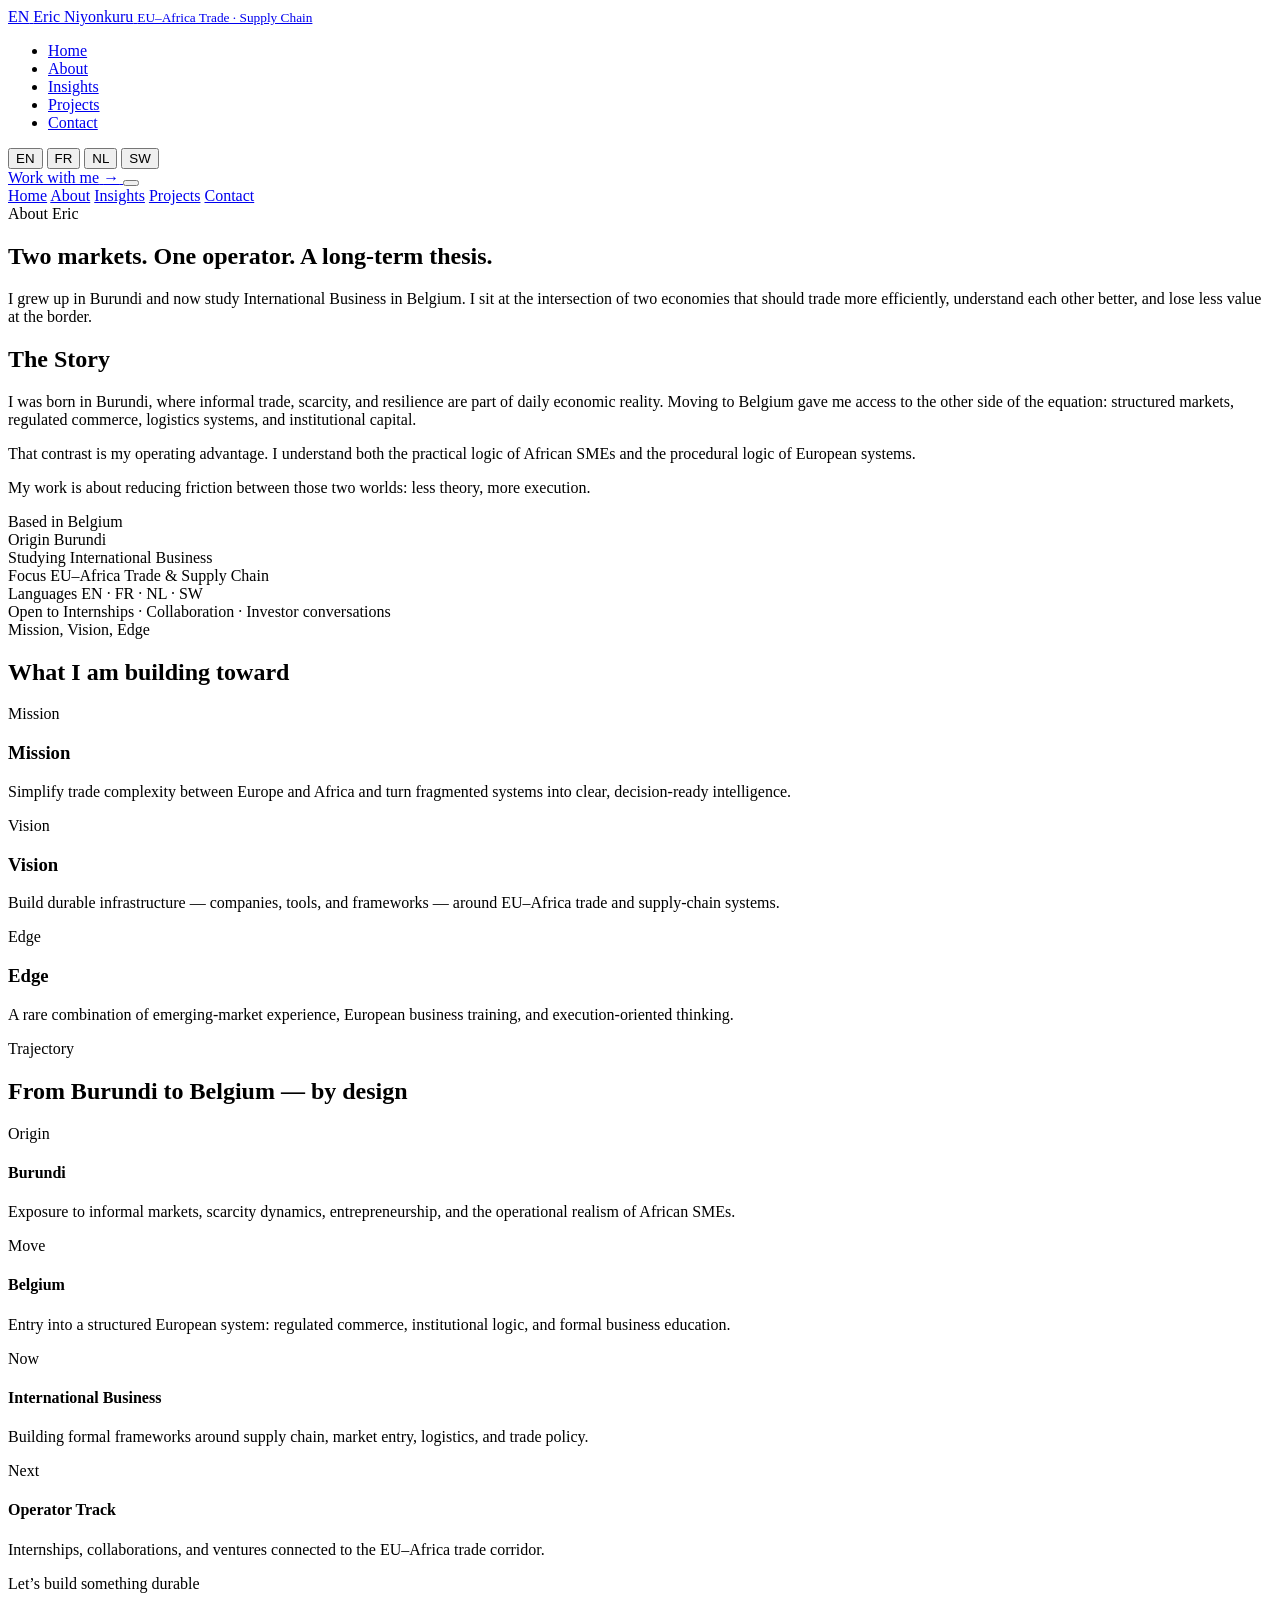
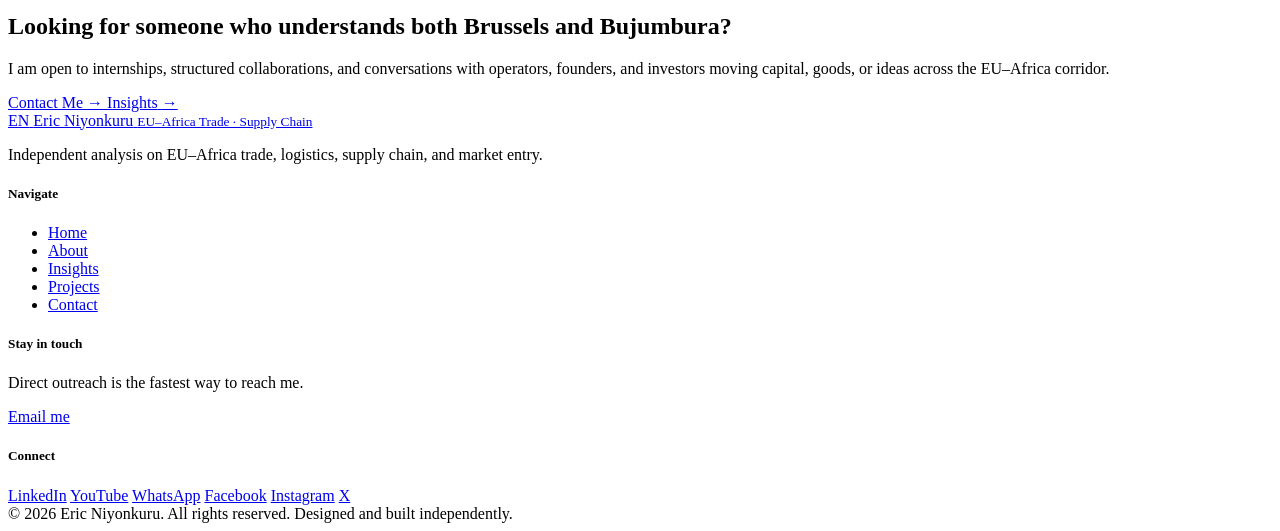
==== index.html @ acaf42de "Update index.html" ====
<!DOCTYPE html>
<html lang="en">
<head>
  <meta charset="UTF-8" />
  <meta name="viewport" content="width=device-width, initial-scale=1.0" />

  <title>About Eric Niyonkuru | EU–Africa Trade & Supply Chain</title>

  <meta name="description" content="Eric Niyonkuru is an International Business student in Belgium, originally from Burundi, building expertise in EU–Africa trade, supply chain, logistics, and market entry." />

  <meta name="theme-color" content="#0B1215" />

  <link rel="preconnect" href="https://fonts.googleapis.com" />
  <link rel="preconnect" href="https://fonts.gstatic.com" crossorigin />
  <link href="https://fonts.googleapis.com/css2?family=Inter:wght@400;500;600;700;800&display=swap" rel="stylesheet" />

  <link rel="stylesheet" href="style.css" />
</head>

<body>

<header class="nav">
  <div class="container nav-inner">

    <a class="brand" href="index.html">
      <span class="brand-mark">EN</span>
      <span class="brand-name">
        <span data-i18n="brand.name">Eric Niyonkuru</span>
        <small data-i18n="brand.role">EU–Africa Trade · Supply Chain</small>
      </span>
    </a>

    <nav class="desktop-nav">
      <ul class="nav-links">
        <li><a href="index.html" data-i18n="nav.home">Home</a></li>
        <li><a class="active" href="about.html" data-i18n="nav.about">About</a></li>
        <li><a href="insights.html" data-i18n="nav.insights">Insights</a></li>
        <li><a href="projects.html" data-i18n="nav.projects">Projects</a></li>
        <li><a href="contact.html" data-i18n="nav.contact">Contact</a></li>
      </ul>
    </nav>

    <div class="nav-right">
      <div class="lang-row">
        <button data-lang-option="en">EN</button>
        <button data-lang-option="fr">FR</button>
        <button data-lang-option="nl">NL</button>
        <button data-lang-option="sw">SW</button>
      </div>

      <a class="btn btn-primary" href="contact.html">
        <span data-i18n="nav.cta">Work with me</span>
        <span class="arrow">→</span>
      </a>

      <button class="nav-toggle" aria-label="Open menu">
        <span></span>
      </button>
    </div>

  </div>

  <div class="mobile-menu">
    <a href="index.html" data-i18n="nav.home">Home</a>
    <a href="about.html" data-i18n="nav.about">About</a>
    <a href="insights.html" data-i18n="nav.insights">Insights</a>
    <a href="projects.html" data-i18n="nav.projects">Projects</a>
    <a href="contact.html" data-i18n="nav.contact">Contact</a>
  </div>
</header>

<main>

  <section class="hero">
    <div class="container">
      <div class="reveal hero-content">
        <div class="eyebrow" data-i18n="about.eyebrow">About Eric</div>

        <h1 data-i18n="about.title">
          Two markets. One operator. A long-term thesis.
        </h1>

        <p class="lead" data-i18n="about.lead">
          I grew up in Burundi and now study International Business in Belgium. I sit at the intersection of two economies that should trade more efficiently, understand each other better, and lose less value at the border.
        </p>
      </div>
    </div>
  </section>

  <section class="section-tight">
    <div class="container">
      <div class="about-grid">

        <div class="reveal">
          <h2 data-i18n="about.bio.h">The Story</h2>

          <p data-i18n="about.bio.p1">
            I was born in Burundi, where informal trade, scarcity, and resilience are part of daily economic reality. Moving to Belgium gave me access to the other side of the equation: structured markets, regulated commerce, logistics systems, and institutional capital.
          </p>

          <p data-i18n="about.bio.p2">
            That contrast is my operating advantage. I understand both the practical logic of African SMEs and the procedural logic of European systems.
          </p>

          <p data-i18n="about.bio.p3">
            My work is about reducing friction between those two worlds: less theory, more execution.
          </p>
        </div>

        <aside class="profile-stack reveal">
          <div class="row">
            <span class="k" data-i18n="about.profile.label1">Based in</span>
            <span class="v" data-i18n="about.profile.value1">Belgium</span>
          </div>

          <div class="row">
            <span class="k" data-i18n="about.profile.label2">Origin</span>
            <span class="v" data-i18n="about.profile.value2">Burundi</span>
          </div>

          <div class="row">
            <span class="k" data-i18n="about.profile.label3">Studying</span>
            <span class="v" data-i18n="about.profile.value3">International Business</span>
          </div>

          <div class="row">
            <span class="k" data-i18n="about.profile.label4">Focus</span>
            <span class="v" data-i18n="about.profile.value4">EU–Africa Trade & Supply Chain</span>
          </div>

          <div class="row">
            <span class="k" data-i18n="about.profile.label5">Languages</span>
            <span class="v" data-i18n="about.profile.value5">EN · FR · NL · SW</span>
          </div>

          <div class="row">
            <span class="k" data-i18n="about.profile.label6">Open to</span>
            <span class="v" data-i18n="about.profile.value6">Internships · Collaboration · Investor conversations</span>
          </div>
        </aside>

      </div>
    </div>
  </section>

  <section class="section">
    <div class="container">

      <div class="section-head reveal">
        <div class="eyebrow" data-i18n="about.mvv.eyebrow">Mission, Vision, Edge</div>
        <h2 data-i18n="about.mvv.title">What I am building toward</h2>
      </div>

      <div class="grid grid-3">

        <article class="card reveal">
          <span class="tag" data-i18n="about.mission.t">Mission</span>
          <h3 data-i18n="about.mission.t">Mission</h3>
          <p data-i18n="about.mission.b">
            Simplify trade complexity between Europe and Africa and turn fragmented systems into clear, decision-ready intelligence.
          </p>
        </article>

        <article class="card reveal">
          <span class="tag" data-i18n="about.vision.t">Vision</span>
          <h3 data-i18n="about.vision.t">Vision</h3>
          <p data-i18n="about.vision.b">
            Build durable infrastructure — companies, tools, and frameworks — around EU–Africa trade and supply-chain systems.
          </p>
        </article>

        <article class="card reveal">
          <span class="tag" data-i18n="about.edge.t">Edge</span>
          <h3 data-i18n="about.edge.t">Edge</h3>
          <p data-i18n="about.edge.b">
            A rare combination of emerging-market experience, European business training, and execution-oriented thinking.
          </p>
        </article>

      </div>
    </div>
  </section>

  <section class="section-tight">
    <div class="container">

      <div class="section-head reveal">
        <div class="eyebrow" data-i18n="about.timeline.eyebrow">Trajectory</div>
        <h2 data-i18n="about.timeline.title">From Burundi to Belgium — by design</h2>
      </div>

      <div class="timeline">

        <div class="timeline-item reveal">
          <div class="timeline-year" data-i18n="about.t1.year">Origin</div>
          <div>
            <h4 data-i18n="about.t1.title">Burundi</h4>
            <p data-i18n="about.t1.body">
              Exposure to informal markets, scarcity dynamics, entrepreneurship, and the operational realism of African SMEs.
            </p>
          </div>
        </div>

        <div class="timeline-item reveal">
          <div class="timeline-year" data-i18n="about.t2.year">Move</div>
          <div>
            <h4 data-i18n="about.t2.title">Belgium</h4>
            <p data-i18n="about.t2.body">
              Entry into a structured European system: regulated commerce, institutional logic, and formal business education.
            </p>
          </div>
        </div>

        <div class="timeline-item reveal">
          <div class="timeline-year" data-i18n="about.t3.year">Now</div>
          <div>
            <h4 data-i18n="about.t3.title">International Business</h4>
            <p data-i18n="about.t3.body">
              Building formal frameworks around supply chain, market entry, logistics, and trade policy.
            </p>
          </div>
        </div>

        <div class="timeline-item reveal">
          <div class="timeline-year" data-i18n="about.t4.year">Next</div>
          <div>
            <h4 data-i18n="about.t4.title">Operator Track</h4>
            <p data-i18n="about.t4.body">
              Internships, collaborations, and ventures connected to the EU–Africa trade corridor.
            </p>
          </div>
        </div>

      </div>
    </div>
  </section>

  <section class="section-tight">
    <div class="container">
      <div class="cta-banner reveal">

        <div>
          <div class="eyebrow" data-i18n="home.cta.eyebrow">Let’s build something durable</div>
          <h2 data-i18n="home.cta.title">
            Looking for someone who understands both Brussels and Bujumbura?
          </h2>
          <p class="lead" data-i18n="home.cta.body">
            I am open to internships, structured collaborations, and conversations with operators, founders, and investors moving capital, goods, or ideas across the EU–Africa corridor.
          </p>
        </div>

        <div class="cta-actions">
          <a class="btn btn-primary" href="contact.html">
            <span data-i18n="home.cta.secondary">Contact Me</span>
            <span class="arrow">→</span>
          </a>

          <a class="btn btn-ghost" href="insights.html">
            <span data-i18n="nav.insights">Insights</span>
            <span class="arrow">→</span>
          </a>
        </div>

      </div>
    </div>
  </section>

</main>

<footer class="footer">
  <div class="container footer-grid">

    <div>
      <a class="brand" href="index.html">
        <span class="brand-mark">EN</span>
        <span class="brand-name">
          <span data-i18n="brand.name">Eric Niyonkuru</span>
          <small data-i18n="brand.role">EU–Africa Trade · Supply Chain</small>
        </span>
      </a>

      <p class="muted" data-i18n="footer.tagline">
        Independent analysis on EU–Africa trade, logistics, supply chain, and market entry.
      </p>
    </div>

    <div>
      <h5 data-i18n="footer.nav">Navigate</h5>
      <ul>
        <li><a href="index.html" data-i18n="nav.home">Home</a></li>
        <li><a href="about.html" data-i18n="nav.about">About</a></li>
        <li><a href="insights.html" data-i18n="nav.insights">Insights</a></li>
        <li><a href="projects.html" data-i18n="nav.projects">Projects</a></li>
        <li><a href="contact.html" data-i18n="nav.contact">Contact</a></li>
      </ul>
    </div>

    <div>
      <h5 data-i18n="footer.subscribe">Stay in touch</h5>
      <p class="muted" data-i18n="footer.subscribe.body">
        Direct outreach is the fastest way to reach me.
      </p>
      <a class="btn btn-primary" href="mailto:ericniyonkuru510@gmail.com">
        Email me
      </a>
    </div>

    <div>
      <h5 data-i18n="footer.connect">Connect</h5>
      <div class="socials">
        <a href="https://www.linkedin.com/" target="_blank" rel="noopener">LinkedIn</a>
        <a href="https://www.youtube.com/" target="_blank" rel="noopener">YouTube</a>
        <a href="https://wa.me/" target="_blank" rel="noopener">WhatsApp</a>
        <a href="https://www.facebook.com/" target="_blank" rel="noopener">Facebook</a>
        <a href="https://www.instagram.com/" target="_blank" rel="noopener">Instagram</a>
        <a href="https://x.com/" target="_blank" rel="noopener">X</a>
      </div>
    </div>

  </div>

  <div class="container footer-base">
    <span data-i18n="footer.copyright">© 2026 Eric Niyonkuru. All rights reserved.</span>
    <span data-i18n="footer.built">Designed and built independently.</span>
  </div>
</footer>

<script src="script.js"></script>
</body>
</html>
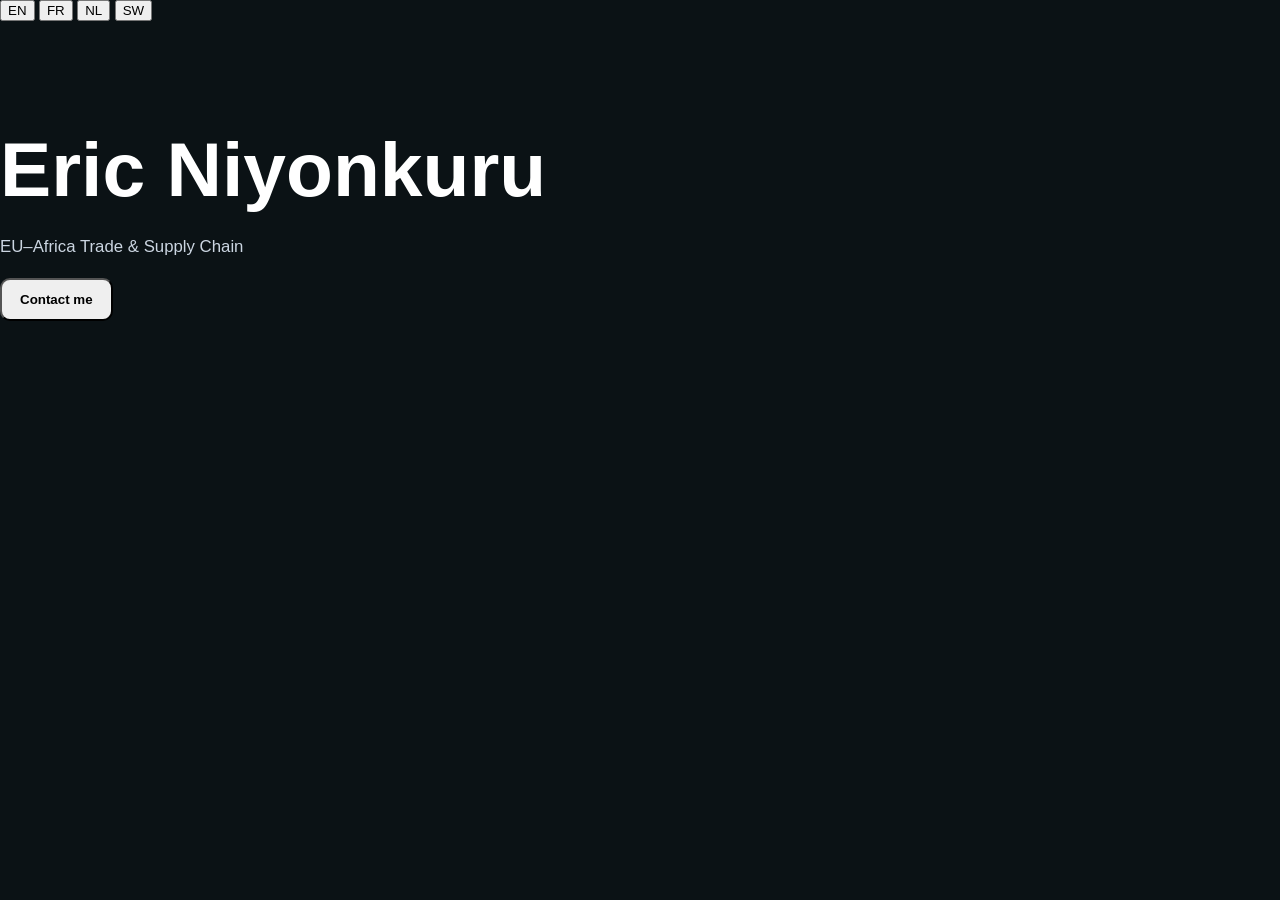
==== commit 960cb8d5: "Update index.html" ====
--- a/index.html
+++ b/index.html
@@ -1,330 +1,31 @@
 <!DOCTYPE html>
 <html lang="en">
 <head>
-  <meta charset="UTF-8" />
-  <meta name="viewport" content="width=device-width, initial-scale=1.0" />
+<meta charset="UTF-8">
+<meta name="viewport" content="width=device-width, initial-scale=1.0">
+<title>Eric Niyonkuru</title>
 
-  <title>About Eric Niyonkuru | EU–Africa Trade & Supply Chain</title>
-
-  <meta name="description" content="Eric Niyonkuru is an International Business student in Belgium, originally from Burundi, building expertise in EU–Africa trade, supply chain, logistics, and market entry." />
-
-  <meta name="theme-color" content="#0B1215" />
-
-  <link rel="preconnect" href="https://fonts.googleapis.com" />
-  <link rel="preconnect" href="https://fonts.gstatic.com" crossorigin />
-  <link href="https://fonts.googleapis.com/css2?family=Inter:wght@400;500;600;700;800&display=swap" rel="stylesheet" />
-
-  <link rel="stylesheet" href="style.css" />
+<link rel="stylesheet" href="style.css">
 </head>
 
 <body>
 
-<header class="nav">
-  <div class="container nav-inner">
+<!-- Language Switch -->
+<div class="lang-switch">
+  <button onclick="setLang('en')">EN</button>
+  <button onclick="setLang('fr')">FR</button>
+  <button onclick="setLang('nl')">NL</button>
+  <button onclick="setLang('sw')">SW</button>
+</div>
 
-    <a class="brand" href="index.html">
-      <span class="brand-mark">EN</span>
-      <span class="brand-name">
-        <span data-i18n="brand.name">Eric Niyonkuru</span>
-        <small data-i18n="brand.role">EU–Africa Trade · Supply Chain</small>
-      </span>
-    </a>
-
-    <nav class="desktop-nav">
-      <ul class="nav-links">
-        <li><a href="index.html" data-i18n="nav.home">Home</a></li>
-        <li><a class="active" href="about.html" data-i18n="nav.about">About</a></li>
-        <li><a href="insights.html" data-i18n="nav.insights">Insights</a></li>
-        <li><a href="projects.html" data-i18n="nav.projects">Projects</a></li>
-        <li><a href="contact.html" data-i18n="nav.contact">Contact</a></li>
-      </ul>
-    </nav>
-
-    <div class="nav-right">
-      <div class="lang-row">
-        <button data-lang-option="en">EN</button>
-        <button data-lang-option="fr">FR</button>
-        <button data-lang-option="nl">NL</button>
-        <button data-lang-option="sw">SW</button>
-      </div>
-
-      <a class="btn btn-primary" href="contact.html">
-        <span data-i18n="nav.cta">Work with me</span>
-        <span class="arrow">→</span>
-      </a>
-
-      <button class="nav-toggle" aria-label="Open menu">
-        <span></span>
-      </button>
-    </div>
-
-  </div>
-
-  <div class="mobile-menu">
-    <a href="index.html" data-i18n="nav.home">Home</a>
-    <a href="about.html" data-i18n="nav.about">About</a>
-    <a href="insights.html" data-i18n="nav.insights">Insights</a>
-    <a href="projects.html" data-i18n="nav.projects">Projects</a>
-    <a href="contact.html" data-i18n="nav.contact">Contact</a>
-  </div>
-</header>
-
-<main>
-
-  <section class="hero">
-    <div class="container">
-      <div class="reveal hero-content">
-        <div class="eyebrow" data-i18n="about.eyebrow">About Eric</div>
-
-        <h1 data-i18n="about.title">
-          Two markets. One operator. A long-term thesis.
-        </h1>
-
-        <p class="lead" data-i18n="about.lead">
-          I grew up in Burundi and now study International Business in Belgium. I sit at the intersection of two economies that should trade more efficiently, understand each other better, and lose less value at the border.
-        </p>
-      </div>
-    </div>
-  </section>
-
-  <section class="section-tight">
-    <div class="container">
-      <div class="about-grid">
-
-        <div class="reveal">
-          <h2 data-i18n="about.bio.h">The Story</h2>
-
-          <p data-i18n="about.bio.p1">
-            I was born in Burundi, where informal trade, scarcity, and resilience are part of daily economic reality. Moving to Belgium gave me access to the other side of the equation: structured markets, regulated commerce, logistics systems, and institutional capital.
-          </p>
-
-          <p data-i18n="about.bio.p2">
-            That contrast is my operating advantage. I understand both the practical logic of African SMEs and the procedural logic of European systems.
-          </p>
-
-          <p data-i18n="about.bio.p3">
-            My work is about reducing friction between those two worlds: less theory, more execution.
-          </p>
-        </div>
-
-        <aside class="profile-stack reveal">
-          <div class="row">
-            <span class="k" data-i18n="about.profile.label1">Based in</span>
-            <span class="v" data-i18n="about.profile.value1">Belgium</span>
-          </div>
-
-          <div class="row">
-            <span class="k" data-i18n="about.profile.label2">Origin</span>
-            <span class="v" data-i18n="about.profile.value2">Burundi</span>
-          </div>
-
-          <div class="row">
-            <span class="k" data-i18n="about.profile.label3">Studying</span>
-            <span class="v" data-i18n="about.profile.value3">International Business</span>
-          </div>
-
-          <div class="row">
-            <span class="k" data-i18n="about.profile.label4">Focus</span>
-            <span class="v" data-i18n="about.profile.value4">EU–Africa Trade & Supply Chain</span>
-          </div>
-
-          <div class="row">
-            <span class="k" data-i18n="about.profile.label5">Languages</span>
-            <span class="v" data-i18n="about.profile.value5">EN · FR · NL · SW</span>
-          </div>
-
-          <div class="row">
-            <span class="k" data-i18n="about.profile.label6">Open to</span>
-            <span class="v" data-i18n="about.profile.value6">Internships · Collaboration · Investor conversations</span>
-          </div>
-        </aside>
-
-      </div>
-    </div>
-  </section>
-
-  <section class="section">
-    <div class="container">
-
-      <div class="section-head reveal">
-        <div class="eyebrow" data-i18n="about.mvv.eyebrow">Mission, Vision, Edge</div>
-        <h2 data-i18n="about.mvv.title">What I am building toward</h2>
-      </div>
-
-      <div class="grid grid-3">
-
-        <article class="card reveal">
-          <span class="tag" data-i18n="about.mission.t">Mission</span>
-          <h3 data-i18n="about.mission.t">Mission</h3>
-          <p data-i18n="about.mission.b">
-            Simplify trade complexity between Europe and Africa and turn fragmented systems into clear, decision-ready intelligence.
-          </p>
-        </article>
-
-        <article class="card reveal">
-          <span class="tag" data-i18n="about.vision.t">Vision</span>
-          <h3 data-i18n="about.vision.t">Vision</h3>
-          <p data-i18n="about.vision.b">
-            Build durable infrastructure — companies, tools, and frameworks — around EU–Africa trade and supply-chain systems.
-          </p>
-        </article>
-
-        <article class="card reveal">
-          <span class="tag" data-i18n="about.edge.t">Edge</span>
-          <h3 data-i18n="about.edge.t">Edge</h3>
-          <p data-i18n="about.edge.b">
-            A rare combination of emerging-market experience, European business training, and execution-oriented thinking.
-          </p>
-        </article>
-
-      </div>
-    </div>
-  </section>
-
-  <section class="section-tight">
-    <div class="container">
-
-      <div class="section-head reveal">
-        <div class="eyebrow" data-i18n="about.timeline.eyebrow">Trajectory</div>
-        <h2 data-i18n="about.timeline.title">From Burundi to Belgium — by design</h2>
-      </div>
-
-      <div class="timeline">
-
-        <div class="timeline-item reveal">
-          <div class="timeline-year" data-i18n="about.t1.year">Origin</div>
-          <div>
-            <h4 data-i18n="about.t1.title">Burundi</h4>
-            <p data-i18n="about.t1.body">
-              Exposure to informal markets, scarcity dynamics, entrepreneurship, and the operational realism of African SMEs.
-            </p>
-          </div>
-        </div>
-
-        <div class="timeline-item reveal">
-          <div class="timeline-year" data-i18n="about.t2.year">Move</div>
-          <div>
-            <h4 data-i18n="about.t2.title">Belgium</h4>
-            <p data-i18n="about.t2.body">
-              Entry into a structured European system: regulated commerce, institutional logic, and formal business education.
-            </p>
-          </div>
-        </div>
-
-        <div class="timeline-item reveal">
-          <div class="timeline-year" data-i18n="about.t3.year">Now</div>
-          <div>
-            <h4 data-i18n="about.t3.title">International Business</h4>
-            <p data-i18n="about.t3.body">
-              Building formal frameworks around supply chain, market entry, logistics, and trade policy.
-            </p>
-          </div>
-        </div>
-
-        <div class="timeline-item reveal">
-          <div class="timeline-year" data-i18n="about.t4.year">Next</div>
-          <div>
-            <h4 data-i18n="about.t4.title">Operator Track</h4>
-            <p data-i18n="about.t4.body">
-              Internships, collaborations, and ventures connected to the EU–Africa trade corridor.
-            </p>
-          </div>
-        </div>
-
-      </div>
-    </div>
-  </section>
-
-  <section class="section-tight">
-    <div class="container">
-      <div class="cta-banner reveal">
-
-        <div>
-          <div class="eyebrow" data-i18n="home.cta.eyebrow">Let’s build something durable</div>
-          <h2 data-i18n="home.cta.title">
-            Looking for someone who understands both Brussels and Bujumbura?
-          </h2>
-          <p class="lead" data-i18n="home.cta.body">
-            I am open to internships, structured collaborations, and conversations with operators, founders, and investors moving capital, goods, or ideas across the EU–Africa corridor.
-          </p>
-        </div>
-
-        <div class="cta-actions">
-          <a class="btn btn-primary" href="contact.html">
-            <span data-i18n="home.cta.secondary">Contact Me</span>
-            <span class="arrow">→</span>
-          </a>
-
-          <a class="btn btn-ghost" href="insights.html">
-            <span data-i18n="nav.insights">Insights</span>
-            <span class="arrow">→</span>
-          </a>
-        </div>
-
-      </div>
-    </div>
-  </section>
-
-</main>
-
-<footer class="footer">
-  <div class="container footer-grid">
-
-    <div>
-      <a class="brand" href="index.html">
-        <span class="brand-mark">EN</span>
-        <span class="brand-name">
-          <span data-i18n="brand.name">Eric Niyonkuru</span>
-          <small data-i18n="brand.role">EU–Africa Trade · Supply Chain</small>
-        </span>
-      </a>
-
-      <p class="muted" data-i18n="footer.tagline">
-        Independent analysis on EU–Africa trade, logistics, supply chain, and market entry.
-      </p>
-    </div>
-
-    <div>
-      <h5 data-i18n="footer.nav">Navigate</h5>
-      <ul>
-        <li><a href="index.html" data-i18n="nav.home">Home</a></li>
-        <li><a href="about.html" data-i18n="nav.about">About</a></li>
-        <li><a href="insights.html" data-i18n="nav.insights">Insights</a></li>
-        <li><a href="projects.html" data-i18n="nav.projects">Projects</a></li>
-        <li><a href="contact.html" data-i18n="nav.contact">Contact</a></li>
-      </ul>
-    </div>
-
-    <div>
-      <h5 data-i18n="footer.subscribe">Stay in touch</h5>
-      <p class="muted" data-i18n="footer.subscribe.body">
-        Direct outreach is the fastest way to reach me.
-      </p>
-      <a class="btn btn-primary" href="mailto:ericniyonkuru510@gmail.com">
-        Email me
-      </a>
-    </div>
-
-    <div>
-      <h5 data-i18n="footer.connect">Connect</h5>
-      <div class="socials">
-        <a href="https://www.linkedin.com/" target="_blank" rel="noopener">LinkedIn</a>
-        <a href="https://www.youtube.com/" target="_blank" rel="noopener">YouTube</a>
-        <a href="https://wa.me/" target="_blank" rel="noopener">WhatsApp</a>
-        <a href="https://www.facebook.com/" target="_blank" rel="noopener">Facebook</a>
-        <a href="https://www.instagram.com/" target="_blank" rel="noopener">Instagram</a>
-        <a href="https://x.com/" target="_blank" rel="noopener">X</a>
-      </div>
-    </div>
-
-  </div>
-
-  <div class="container footer-base">
-    <span data-i18n="footer.copyright">© 2026 Eric Niyonkuru. All rights reserved.</span>
-    <span data-i18n="footer.built">Designed and built independently.</span>
-  </div>
-</footer>
+<!-- Hero -->
+<section class="hero">
+  <h1 id="title">Eric Niyonkuru</h1>
+  <p id="subtitle">EU–Africa Trade & Supply Chain</p>
+  <button class="btn">Contact me</button>
+</section>
 
 <script src="script.js"></script>
+
 </body>
 </html>
--- a/style.css
+++ b/style.css
@@ -0,0 +1,388 @@
+* {
+  box-sizing: border-box;
+}
+
+body {
+  margin: 0;
+  font-family: Inter, Arial, sans-serif;
+  background: #0B1215;
+  color: #E5E7EB;
+}
+
+a {
+  color: inherit;
+  text-decoration: none;
+}
+
+.container {
+  width: min(1120px, 92%);
+  margin: 0 auto;
+}
+
+.nav {
+  position: sticky;
+  top: 0;
+  z-index: 50;
+  background: rgba(11, 18, 21, 0.92);
+  border-bottom: 1px solid rgba(255,255,255,0.08);
+  backdrop-filter: blur(12px);
+}
+
+.nav-inner {
+  display: flex;
+  justify-content: space-between;
+  align-items: center;
+  padding: 18px 0;
+  gap: 24px;
+}
+
+.brand {
+  display: flex;
+  align-items: center;
+  gap: 12px;
+}
+
+.brand-mark {
+  background: #00FFD1;
+  color: #0B1215;
+  font-weight: 800;
+  padding: 10px;
+  border-radius: 10px;
+}
+
+.brand-name {
+  display: flex;
+  flex-direction: column;
+  font-weight: 800;
+}
+
+.brand-name small {
+  color: #9CA3AF;
+  font-size: 0.78rem;
+  font-weight: 500;
+}
+
+.nav-links {
+  display: flex;
+  gap: 24px;
+  list-style: none;
+  padding: 0;
+  margin: 0;
+}
+
+.nav-links a {
+  color: #D1D5DB;
+  font-weight: 600;
+}
+
+.nav-links a:hover,
+.nav-links .active {
+  color: #00FFD1;
+}
+
+.nav-right {
+  display: flex;
+  align-items: center;
+  gap: 12px;
+}
+
+.lang-row {
+  display: flex;
+  gap: 6px;
+}
+
+.lang-row button {
+  border: 1px solid #00FFD1;
+  background: transparent;
+  color: #00FFD1;
+  padding: 7px 10px;
+  border-radius: 8px;
+  cursor: pointer;
+  font-weight: 700;
+}
+
+.lang-row button.active {
+  background: #00FFD1;
+  color: #0B1215;
+}
+
+.btn {
+  display: inline-flex;
+  align-items: center;
+  gap: 8px;
+  padding: 12px 18px;
+  border-radius: 10px;
+  font-weight: 800;
+}
+
+.btn-primary {
+  background: #00FFD1;
+  color: #0B1215;
+}
+
+.btn-ghost {
+  border: 1px solid rgba(255,255,255,0.15);
+  color: #FFFFFF;
+}
+
+.hero {
+  padding: 110px 0 70px;
+}
+
+.hero-content {
+  max-width: 850px;
+}
+
+.eyebrow {
+  color: #00FFD1;
+  font-weight: 800;
+  text-transform: uppercase;
+  letter-spacing: 0.12em;
+  font-size: 0.8rem;
+  margin-bottom: 16px;
+}
+
+h1 {
+  font-size: clamp(2.5rem, 6vw, 5rem);
+  line-height: 1;
+  margin: 0 0 24px;
+  color: #FFFFFF;
+}
+
+h2 {
+  font-size: clamp(2rem, 4vw, 3rem);
+  color: #FFFFFF;
+  margin: 0 0 20px;
+}
+
+h3, h4, h5 {
+  color: #FFFFFF;
+}
+
+p {
+  color: #CBD5E1;
+  line-height: 1.75;
+  font-size: 1.05rem;
+}
+
+.lead {
+  font-size: 1.25rem;
+  max-width: 780px;
+}
+
+.section {
+  padding: 90px 0;
+}
+
+.section-tight {
+  padding: 60px 0;
+}
+
+.about-grid {
+  display: grid;
+  grid-template-columns: 1.4fr 0.8fr;
+  gap: 40px;
+  align-items: start;
+}
+
+.profile-stack {
+  background: #FFFFFF;
+  color: #111827;
+  border-radius: 24px;
+  padding: 26px;
+  box-shadow: 0 24px 80px rgba(0,0,0,0.28);
+}
+
+.profile-stack .row {
+  display: flex;
+  justify-content: space-between;
+  gap: 20px;
+  padding: 15px 0;
+  border-bottom: 1px solid #E5E7EB;
+}
+
+.profile-stack .row:last-child {
+  border-bottom: 0;
+}
+
+.profile-stack .k {
+  color: #6B7280;
+  font-weight: 700;
+}
+
+.profile-stack .v {
+  font-weight: 800;
+  text-align: right;
+}
+
+.grid {
+  display: grid;
+  gap: 24px;
+}
+
+.grid-3 {
+  grid-template-columns: repeat(3, 1fr);
+}
+
+.card {
+  background: #FFFFFF;
+  color: #111827;
+  border-radius: 24px;
+  padding: 28px;
+  box-shadow: 0 18px 60px rgba(0,0,0,0.22);
+}
+
+.card p {
+  color: #4B5563;
+}
+
+.tag {
+  display: inline-block;
+  background: rgba(0,255,209,0.15);
+  color: #047864;
+  padding: 7px 10px;
+  border-radius: 999px;
+  font-weight: 800;
+  font-size: 0.8rem;
+}
+
+.timeline {
+  display: grid;
+  gap: 18px;
+}
+
+.timeline-item {
+  display: grid;
+  grid-template-columns: 140px 1fr;
+  gap: 22px;
+  background: rgba(255,255,255,0.04);
+  border: 1px solid rgba(255,255,255,0.08);
+  border-radius: 20px;
+  padding: 24px;
+}
+
+.timeline-year {
+  color: #00FFD1;
+  font-weight: 900;
+}
+
+.cta-banner {
+  background: linear-gradient(135deg, #FFFFFF, #EFFFFB);
+  color: #111827;
+  border-radius: 28px;
+  padding: 38px;
+  display: flex;
+  justify-content: space-between;
+  gap: 28px;
+  align-items: center;
+}
+
+.cta-banner h2,
+.cta-banner p {
+  color: #111827;
+}
+
+.cta-actions {
+  display: flex;
+  gap: 12px;
+  flex-wrap: wrap;
+}
+
+.footer {
+  padding: 70px 0 30px;
+  background: #070C0E;
+  border-top: 1px solid rgba(255,255,255,0.08);
+}
+
+.footer-grid {
+  display: grid;
+  grid-template-columns: 1.4fr 0.7fr 1fr 1fr;
+  gap: 30px;
+}
+
+.footer ul {
+  list-style: none;
+  padding: 0;
+}
+
+.footer li {
+  margin: 10px 0;
+}
+
+.muted {
+  color: #9CA3AF;
+}
+
+.socials {
+  display: flex;
+  flex-wrap: wrap;
+  gap: 10px;
+}
+
+.socials a {
+  border: 1px solid rgba(255,255,255,0.14);
+  padding: 8px 10px;
+  border-radius: 8px;
+  color: #D1D5DB;
+}
+
+.footer-base {
+  border-top: 1px solid rgba(255,255,255,0.08);
+  margin-top: 40px;
+  padding-top: 20px;
+  display: flex;
+  justify-content: space-between;
+  color: #9CA3AF;
+}
+
+.mobile-menu,
+.nav-toggle {
+  display: none;
+}
+
+@media (max-width: 850px) {
+  .desktop-nav,
+  .nav-right .btn {
+    display: none;
+  }
+
+  .nav-toggle {
+    display: block;
+    background: transparent;
+    border: 1px solid rgba(255,255,255,0.2);
+    width: 42px;
+    height: 42px;
+    border-radius: 10px;
+  }
+
+  .mobile-menu.open {
+    display: flex;
+  }
+
+  .mobile-menu {
+    flex-direction: column;
+    gap: 14px;
+    padding: 20px;
+    border-top: 1px solid rgba(255,255,255,0.08);
+  }
+
+  .about-grid,
+  .grid-3,
+  .footer-grid {
+    grid-template-columns: 1fr;
+  }
+
+  .cta-banner {
+    flex-direction: column;
+    align-items: flex-start;
+  }
+
+  .timeline-item {
+    grid-template-columns: 1fr;
+  }
+
+  .footer-base {
+    flex-direction: column;
+    gap: 10px;
+  }
+}
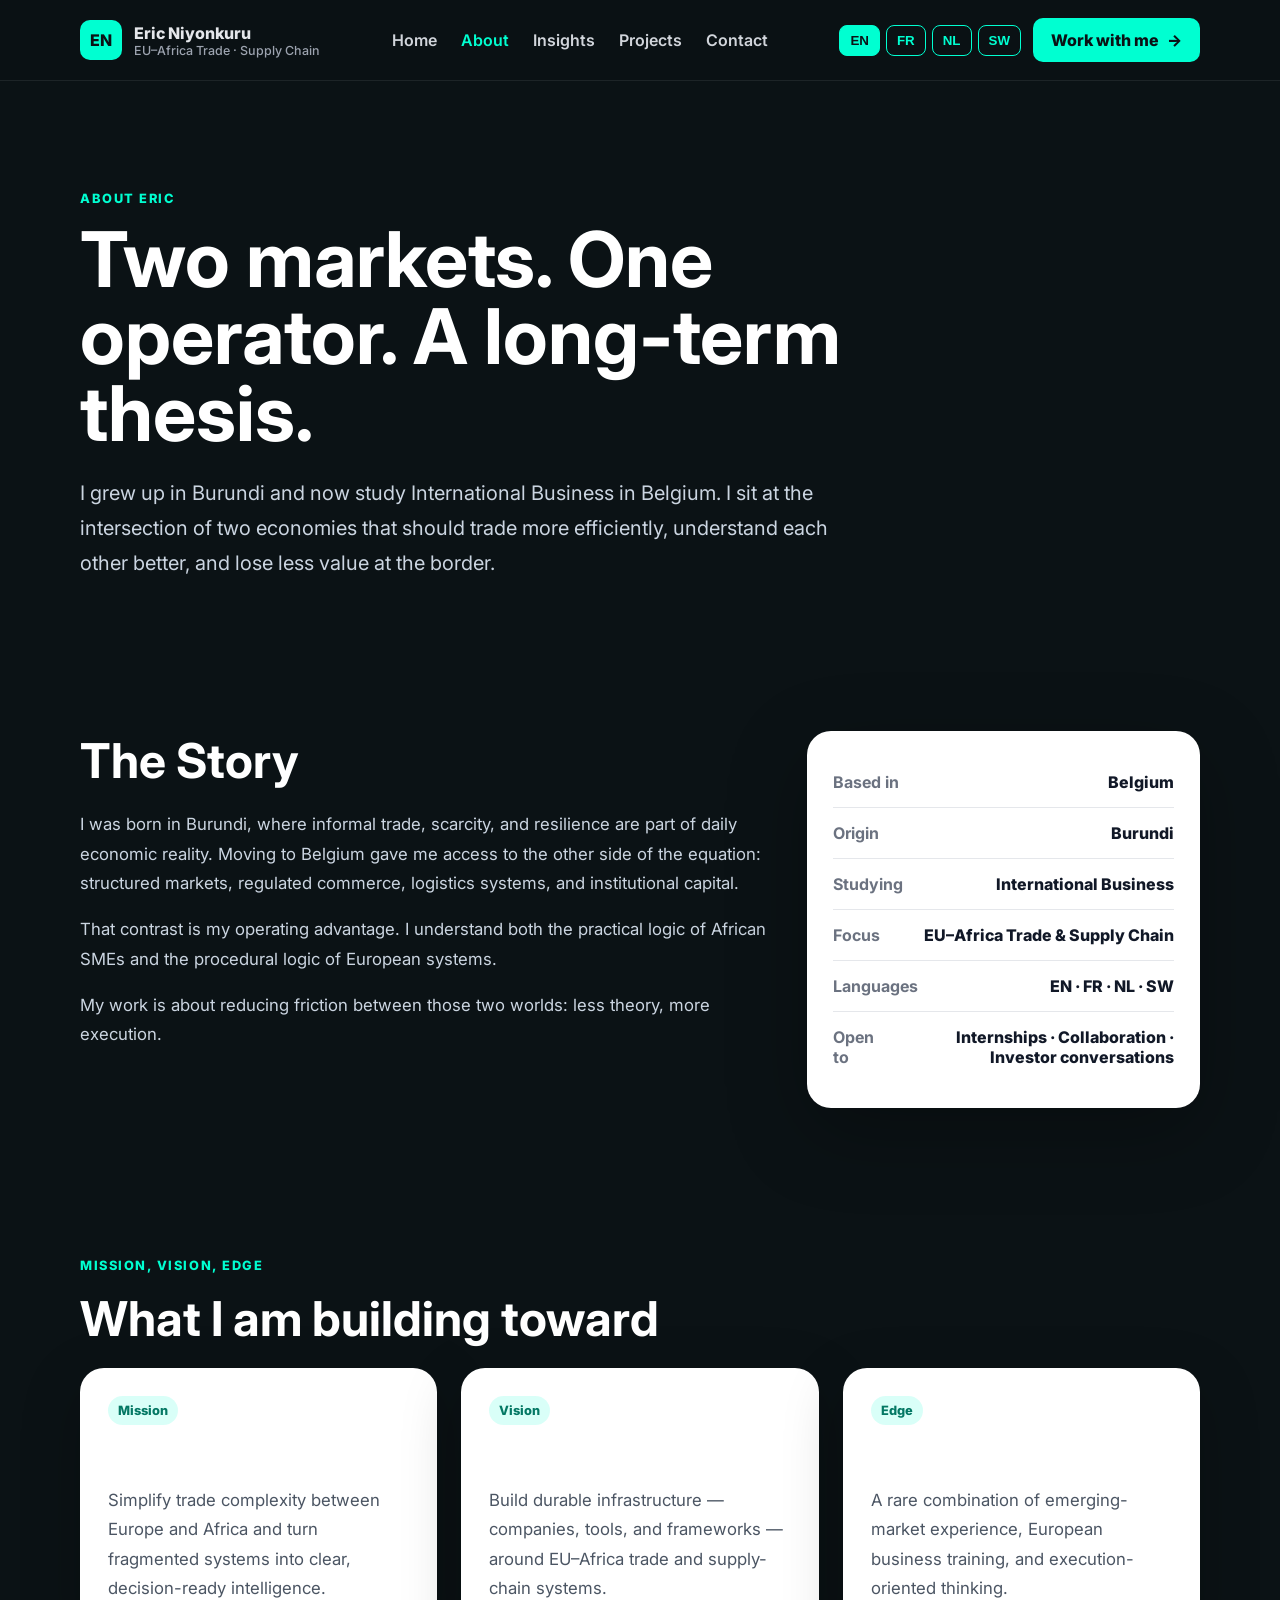
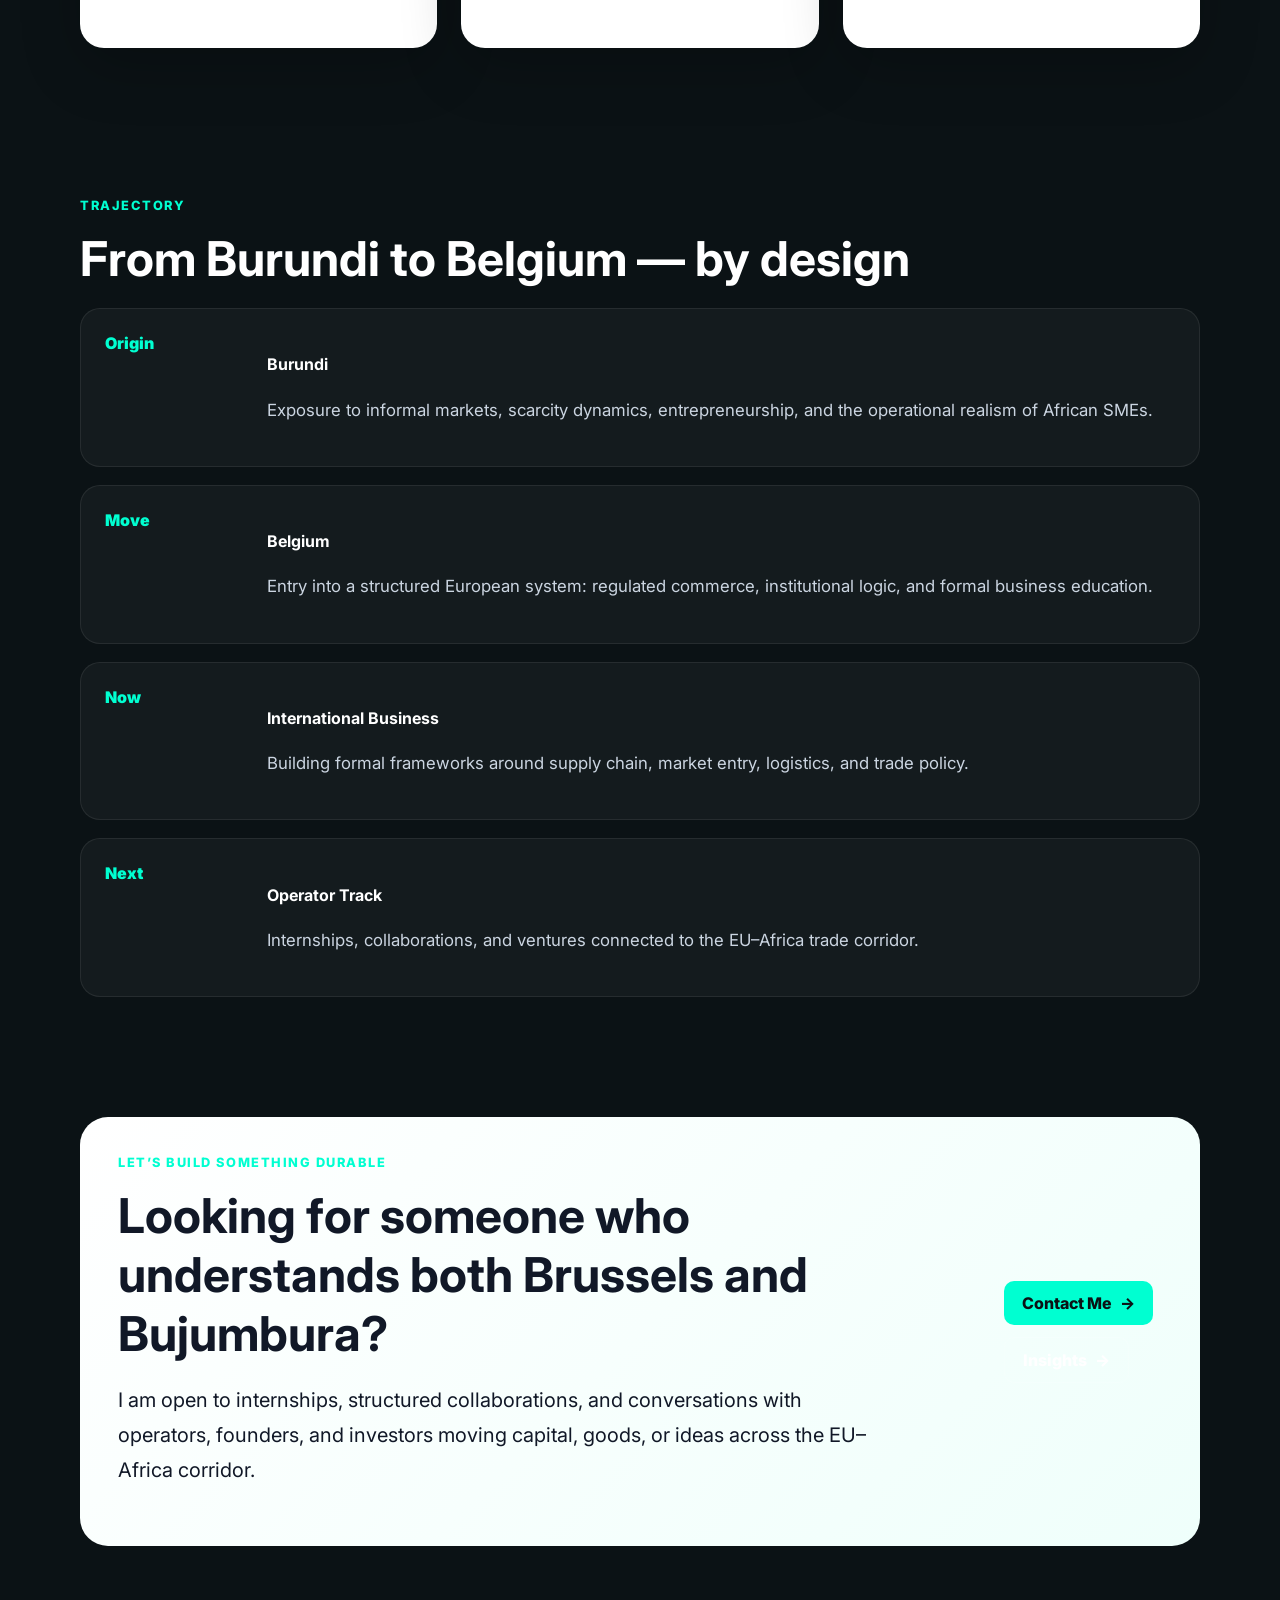
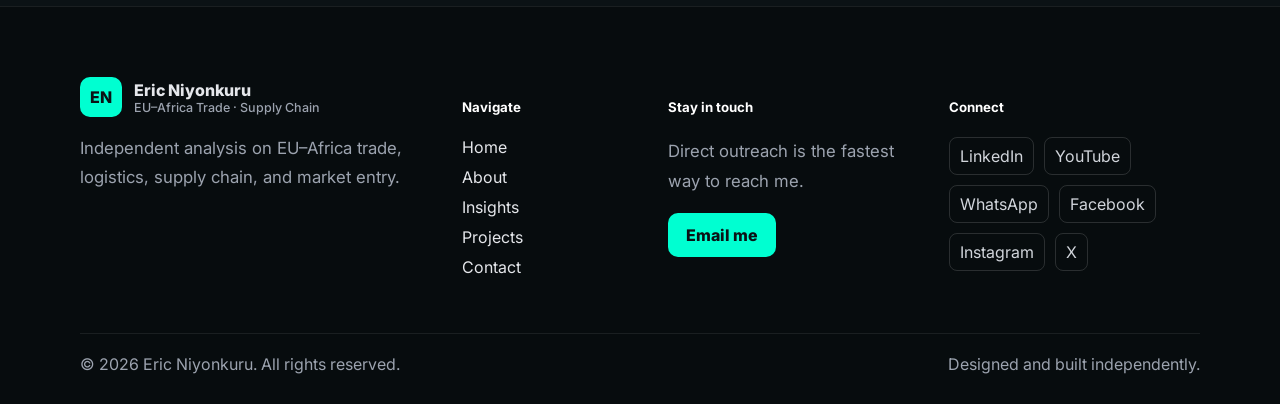
==== commit e79bf430: "Update index.html" ====
--- a/index.html
+++ b/index.html
@@ -1,31 +1,330 @@
 <!DOCTYPE html>
 <html lang="en">
 <head>
-<meta charset="UTF-8">
-<meta name="viewport" content="width=device-width, initial-scale=1.0">
-<title>Eric Niyonkuru</title>
-
-<link rel="stylesheet" href="style.css">
+  <meta charset="UTF-8" />
+  <meta name="viewport" content="width=device-width, initial-scale=1.0" />
+
+  <title>About Eric Niyonkuru | EU–Africa Trade & Supply Chain</title>
+
+  <meta name="description" content="Eric Niyonkuru is an International Business student in Belgium, originally from Burundi, building expertise in EU–Africa trade, supply chain, logistics, and market entry." />
+
+  <meta name="theme-color" content="#0B1215" />
+
+  <link rel="preconnect" href="https://fonts.googleapis.com" />
+  <link rel="preconnect" href="https://fonts.gstatic.com" crossorigin />
+  <link href="https://fonts.googleapis.com/css2?family=Inter:wght@400;500;600;700;800&display=swap" rel="stylesheet" />
+
+  <link rel="stylesheet" href="style.css" />
 </head>
 
 <body>
 
-<!-- Language Switch -->
-<div class="lang-switch">
-  <button onclick="setLang('en')">EN</button>
-  <button onclick="setLang('fr')">FR</button>
-  <button onclick="setLang('nl')">NL</button>
-  <button onclick="setLang('sw')">SW</button>
-</div>
-
-<!-- Hero -->
-<section class="hero">
-  <h1 id="title">Eric Niyonkuru</h1>
-  <p id="subtitle">EU–Africa Trade & Supply Chain</p>
-  <button class="btn">Contact me</button>
-</section>
+<header class="nav">
+  <div class="container nav-inner">
+
+    <a class="brand" href="index.html">
+      <span class="brand-mark">EN</span>
+      <span class="brand-name">
+        <span data-i18n="brand.name">Eric Niyonkuru</span>
+        <small data-i18n="brand.role">EU–Africa Trade · Supply Chain</small>
+      </span>
+    </a>
+
+    <nav class="desktop-nav">
+      <ul class="nav-links">
+        <li><a href="index.html" data-i18n="nav.home">Home</a></li>
+        <li><a class="active" href="about.html" data-i18n="nav.about">About</a></li>
+        <li><a href="insights.html" data-i18n="nav.insights">Insights</a></li>
+        <li><a href="projects.html" data-i18n="nav.projects">Projects</a></li>
+        <li><a href="contact.html" data-i18n="nav.contact">Contact</a></li>
+      </ul>
+    </nav>
+
+    <div class="nav-right">
+      <div class="lang-row">
+        <button data-lang-option="en">EN</button>
+        <button data-lang-option="fr">FR</button>
+        <button data-lang-option="nl">NL</button>
+        <button data-lang-option="sw">SW</button>
+      </div>
+
+      <a class="btn btn-primary" href="contact.html">
+        <span data-i18n="nav.cta">Work with me</span>
+        <span class="arrow">→</span>
+      </a>
+
+      <button class="nav-toggle" aria-label="Open menu">
+        <span></span>
+      </button>
+    </div>
+
+  </div>
+
+  <div class="mobile-menu">
+    <a href="index.html" data-i18n="nav.home">Home</a>
+    <a href="about.html" data-i18n="nav.about">About</a>
+    <a href="insights.html" data-i18n="nav.insights">Insights</a>
+    <a href="projects.html" data-i18n="nav.projects">Projects</a>
+    <a href="contact.html" data-i18n="nav.contact">Contact</a>
+  </div>
+</header>
+
+<main>
+
+  <section class="hero">
+    <div class="container">
+      <div class="reveal hero-content">
+        <div class="eyebrow" data-i18n="about.eyebrow">About Eric</div>
+
+        <h1 data-i18n="about.title">
+          Two markets. One operator. A long-term thesis.
+        </h1>
+
+        <p class="lead" data-i18n="about.lead">
+          I grew up in Burundi and now study International Business in Belgium. I sit at the intersection of two economies that should trade more efficiently, understand each other better, and lose less value at the border.
+        </p>
+      </div>
+    </div>
+  </section>
+
+  <section class="section-tight">
+    <div class="container">
+      <div class="about-grid">
+
+        <div class="reveal">
+          <h2 data-i18n="about.bio.h">The Story</h2>
+
+          <p data-i18n="about.bio.p1">
+            I was born in Burundi, where informal trade, scarcity, and resilience are part of daily economic reality. Moving to Belgium gave me access to the other side of the equation: structured markets, regulated commerce, logistics systems, and institutional capital.
+          </p>
+
+          <p data-i18n="about.bio.p2">
+            That contrast is my operating advantage. I understand both the practical logic of African SMEs and the procedural logic of European systems.
+          </p>
+
+          <p data-i18n="about.bio.p3">
+            My work is about reducing friction between those two worlds: less theory, more execution.
+          </p>
+        </div>
+
+        <aside class="profile-stack reveal">
+          <div class="row">
+            <span class="k" data-i18n="about.profile.label1">Based in</span>
+            <span class="v" data-i18n="about.profile.value1">Belgium</span>
+          </div>
+
+          <div class="row">
+            <span class="k" data-i18n="about.profile.label2">Origin</span>
+            <span class="v" data-i18n="about.profile.value2">Burundi</span>
+          </div>
+
+          <div class="row">
+            <span class="k" data-i18n="about.profile.label3">Studying</span>
+            <span class="v" data-i18n="about.profile.value3">International Business</span>
+          </div>
+
+          <div class="row">
+            <span class="k" data-i18n="about.profile.label4">Focus</span>
+            <span class="v" data-i18n="about.profile.value4">EU–Africa Trade & Supply Chain</span>
+          </div>
+
+          <div class="row">
+            <span class="k" data-i18n="about.profile.label5">Languages</span>
+            <span class="v" data-i18n="about.profile.value5">EN · FR · NL · SW</span>
+          </div>
+
+          <div class="row">
+            <span class="k" data-i18n="about.profile.label6">Open to</span>
+            <span class="v" data-i18n="about.profile.value6">Internships · Collaboration · Investor conversations</span>
+          </div>
+        </aside>
+
+      </div>
+    </div>
+  </section>
+
+  <section class="section">
+    <div class="container">
+
+      <div class="section-head reveal">
+        <div class="eyebrow" data-i18n="about.mvv.eyebrow">Mission, Vision, Edge</div>
+        <h2 data-i18n="about.mvv.title">What I am building toward</h2>
+      </div>
+
+      <div class="grid grid-3">
+
+        <article class="card reveal">
+          <span class="tag" data-i18n="about.mission.t">Mission</span>
+          <h3 data-i18n="about.mission.t">Mission</h3>
+          <p data-i18n="about.mission.b">
+            Simplify trade complexity between Europe and Africa and turn fragmented systems into clear, decision-ready intelligence.
+          </p>
+        </article>
+
+        <article class="card reveal">
+          <span class="tag" data-i18n="about.vision.t">Vision</span>
+          <h3 data-i18n="about.vision.t">Vision</h3>
+          <p data-i18n="about.vision.b">
+            Build durable infrastructure — companies, tools, and frameworks — around EU–Africa trade and supply-chain systems.
+          </p>
+        </article>
+
+        <article class="card reveal">
+          <span class="tag" data-i18n="about.edge.t">Edge</span>
+          <h3 data-i18n="about.edge.t">Edge</h3>
+          <p data-i18n="about.edge.b">
+            A rare combination of emerging-market experience, European business training, and execution-oriented thinking.
+          </p>
+        </article>
+
+      </div>
+    </div>
+  </section>
+
+  <section class="section-tight">
+    <div class="container">
+
+      <div class="section-head reveal">
+        <div class="eyebrow" data-i18n="about.timeline.eyebrow">Trajectory</div>
+        <h2 data-i18n="about.timeline.title">From Burundi to Belgium — by design</h2>
+      </div>
+
+      <div class="timeline">
+
+        <div class="timeline-item reveal">
+          <div class="timeline-year" data-i18n="about.t1.year">Origin</div>
+          <div>
+            <h4 data-i18n="about.t1.title">Burundi</h4>
+            <p data-i18n="about.t1.body">
+              Exposure to informal markets, scarcity dynamics, entrepreneurship, and the operational realism of African SMEs.
+            </p>
+          </div>
+        </div>
+
+        <div class="timeline-item reveal">
+          <div class="timeline-year" data-i18n="about.t2.year">Move</div>
+          <div>
+            <h4 data-i18n="about.t2.title">Belgium</h4>
+            <p data-i18n="about.t2.body">
+              Entry into a structured European system: regulated commerce, institutional logic, and formal business education.
+            </p>
+          </div>
+        </div>
+
+        <div class="timeline-item reveal">
+          <div class="timeline-year" data-i18n="about.t3.year">Now</div>
+          <div>
+            <h4 data-i18n="about.t3.title">International Business</h4>
+            <p data-i18n="about.t3.body">
+              Building formal frameworks around supply chain, market entry, logistics, and trade policy.
+            </p>
+          </div>
+        </div>
+
+        <div class="timeline-item reveal">
+          <div class="timeline-year" data-i18n="about.t4.year">Next</div>
+          <div>
+            <h4 data-i18n="about.t4.title">Operator Track</h4>
+            <p data-i18n="about.t4.body">
+              Internships, collaborations, and ventures connected to the EU–Africa trade corridor.
+            </p>
+          </div>
+        </div>
+
+      </div>
+    </div>
+  </section>
+
+  <section class="section-tight">
+    <div class="container">
+      <div class="cta-banner reveal">
+
+        <div>
+          <div class="eyebrow" data-i18n="home.cta.eyebrow">Let’s build something durable</div>
+          <h2 data-i18n="home.cta.title">
+            Looking for someone who understands both Brussels and Bujumbura?
+          </h2>
+          <p class="lead" data-i18n="home.cta.body">
+            I am open to internships, structured collaborations, and conversations with operators, founders, and investors moving capital, goods, or ideas across the EU–Africa corridor.
+          </p>
+        </div>
+
+        <div class="cta-actions">
+          <a class="btn btn-primary" href="contact.html">
+            <span data-i18n="home.cta.secondary">Contact Me</span>
+            <span class="arrow">→</span>
+          </a>
+
+          <a class="btn btn-ghost" href="insights.html">
+            <span data-i18n="nav.insights">Insights</span>
+            <span class="arrow">→</span>
+          </a>
+        </div>
+
+      </div>
+    </div>
+  </section>
+
+</main>
+
+<footer class="footer">
+  <div class="container footer-grid">
+
+    <div>
+      <a class="brand" href="index.html">
+        <span class="brand-mark">EN</span>
+        <span class="brand-name">
+          <span data-i18n="brand.name">Eric Niyonkuru</span>
+          <small data-i18n="brand.role">EU–Africa Trade · Supply Chain</small>
+        </span>
+      </a>
+
+      <p class="muted" data-i18n="footer.tagline">
+        Independent analysis on EU–Africa trade, logistics, supply chain, and market entry.
+      </p>
+    </div>
+
+    <div>
+      <h5 data-i18n="footer.nav">Navigate</h5>
+      <ul>
+        <li><a href="index.html" data-i18n="nav.home">Home</a></li>
+        <li><a href="about.html" data-i18n="nav.about">About</a></li>
+        <li><a href="insights.html" data-i18n="nav.insights">Insights</a></li>
+        <li><a href="projects.html" data-i18n="nav.projects">Projects</a></li>
+        <li><a href="contact.html" data-i18n="nav.contact">Contact</a></li>
+      </ul>
+    </div>
+
+    <div>
+      <h5 data-i18n="footer.subscribe">Stay in touch</h5>
+      <p class="muted" data-i18n="footer.subscribe.body">
+        Direct outreach is the fastest way to reach me.
+      </p>
+      <a class="btn btn-primary" href="mailto:ericniyonkuru510@gmail.com">
+        Email me
+      </a>
+    </div>
+
+    <div>
+      <h5 data-i18n="footer.connect">Connect</h5>
+      <div class="socials">
+        <a href="https://www.linkedin.com/" target="_blank" rel="noopener">LinkedIn</a>
+        <a href="https://www.youtube.com/" target="_blank" rel="noopener">YouTube</a>
+        <a href="https://wa.me/" target="_blank" rel="noopener">WhatsApp</a>
+        <a href="https://www.facebook.com/" target="_blank" rel="noopener">Facebook</a>
+        <a href="https://www.instagram.com/" target="_blank" rel="noopener">Instagram</a>
+        <a href="https://x.com/" target="_blank" rel="noopener">X</a>
+      </div>
+    </div>
+
+  </div>
+
+  <div class="container footer-base">
+    <span data-i18n="footer.copyright">© 2026 Eric Niyonkuru. All rights reserved.</span>
+    <span data-i18n="footer.built">Designed and built independently.</span>
+  </div>
+</footer>
 
 <script src="script.js"></script>
-
 </body>
 </html>
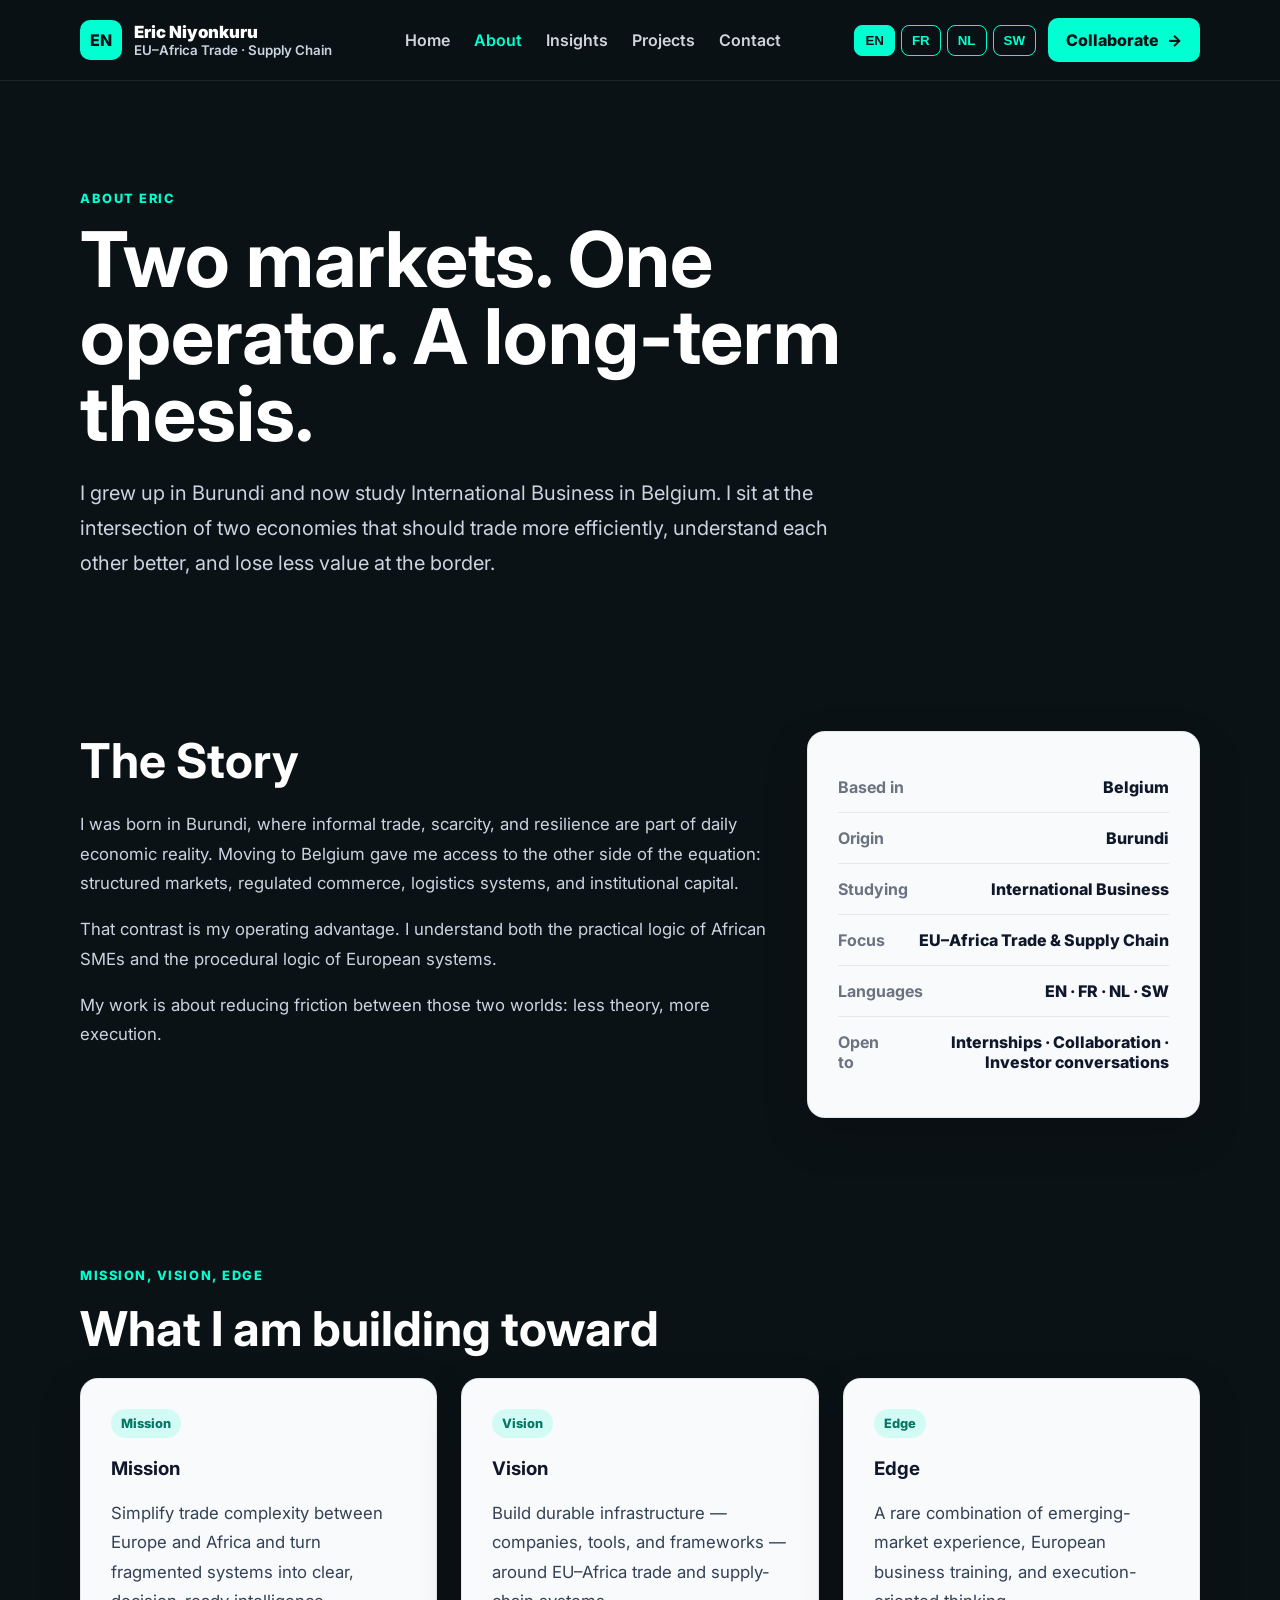
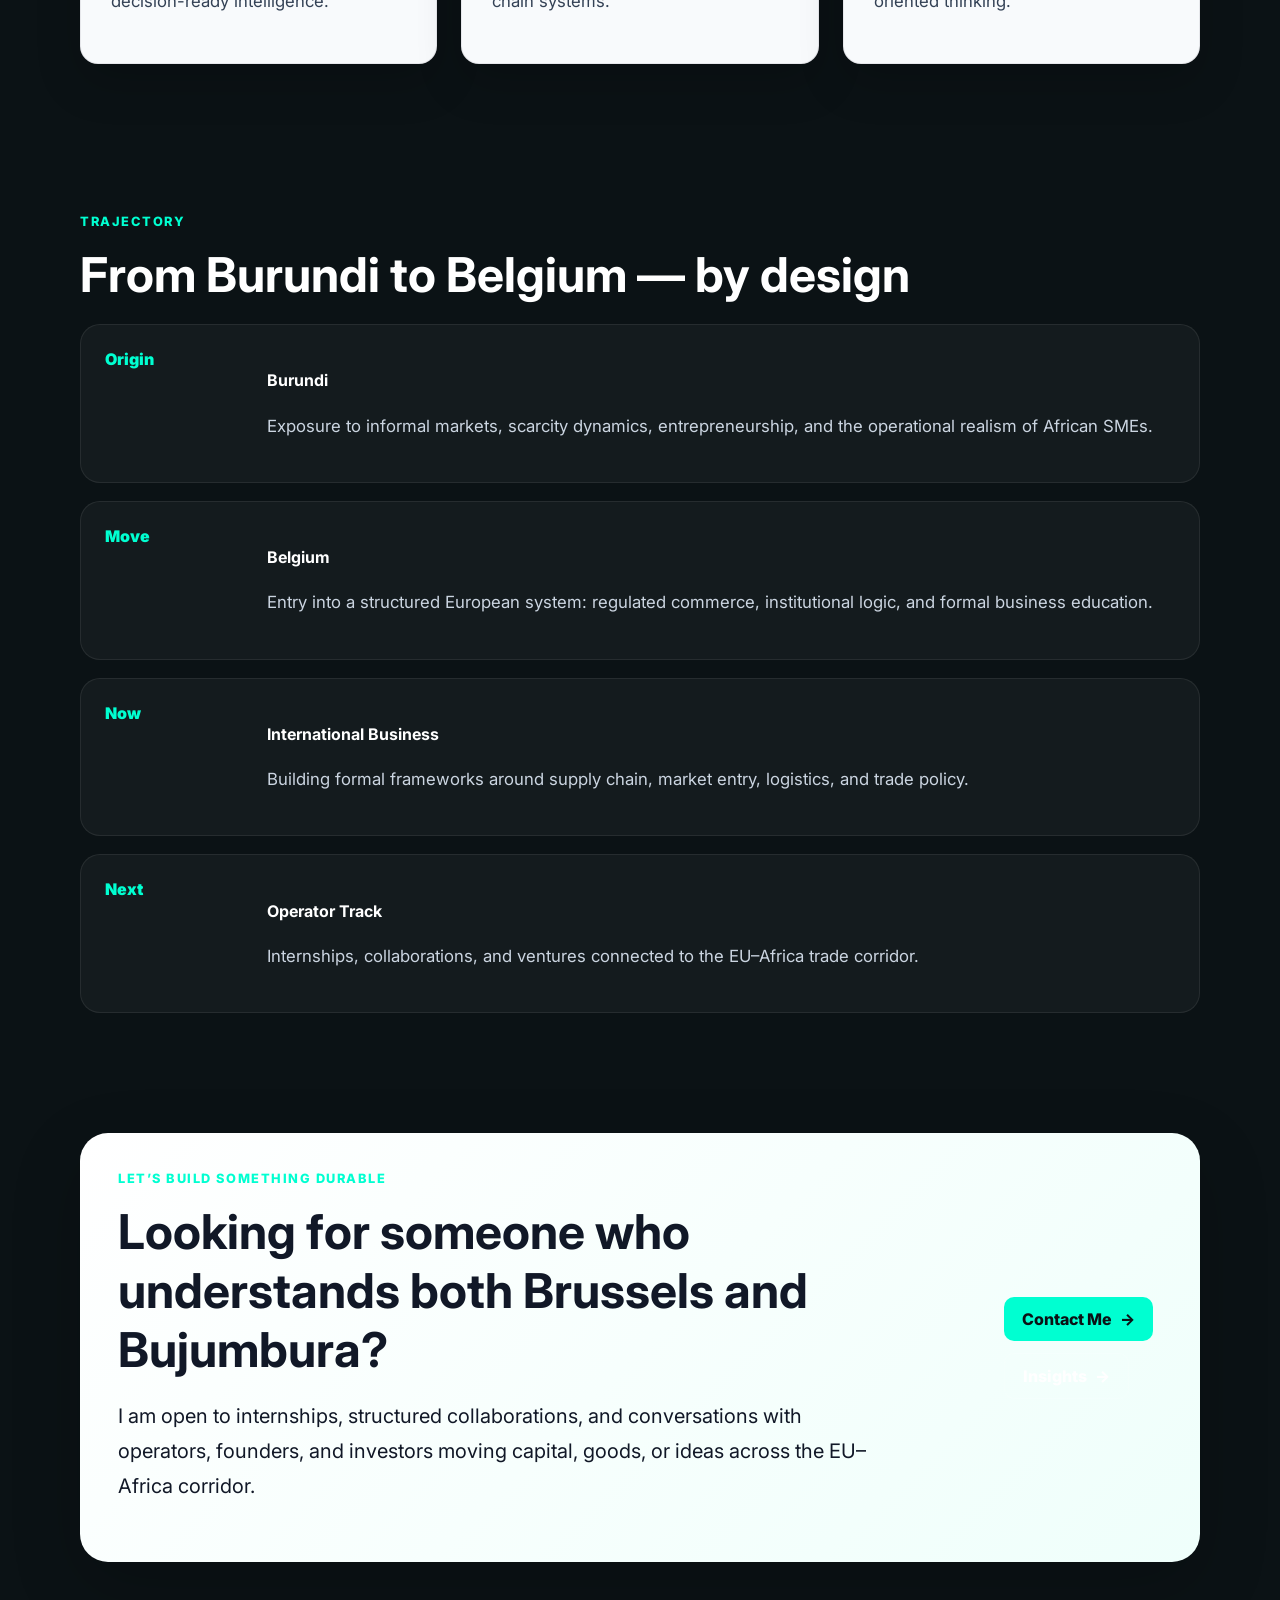
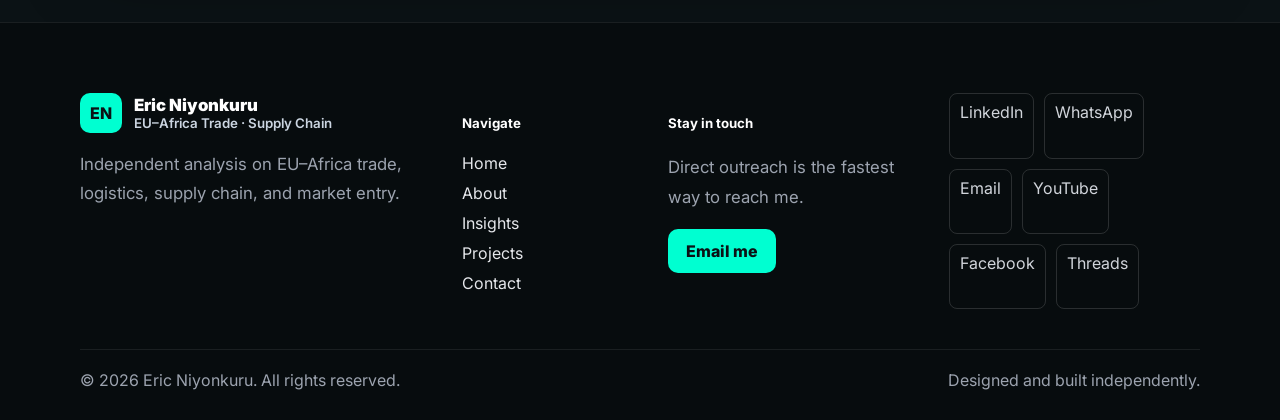
==== commit 0759371a: "Update index.html" ====
--- a/index.html
+++ b/index.html
@@ -305,16 +305,19 @@
       </a>
     </div>
 
-    <div>
-      <h5 data-i18n="footer.connect">Connect</h5>
-      <div class="socials">
-        <a href="https://www.linkedin.com/" target="_blank" rel="noopener">LinkedIn</a>
-        <a href="https://www.youtube.com/" target="_blank" rel="noopener">YouTube</a>
-        <a href="https://wa.me/" target="_blank" rel="noopener">WhatsApp</a>
-        <a href="https://www.facebook.com/" target="_blank" rel="noopener">Facebook</a>
-        <a href="https://www.instagram.com/" target="_blank" rel="noopener">Instagram</a>
-        <a href="https://x.com/" target="_blank" rel="noopener">X</a>
-      </div>
+   <div class="socials">
+  <a href="https://www.linkedin.com/in/niyonkuru-eric" target="_blank">LinkedIn</a>
+
+  <a href="https://wa.me/32497658059?text=Hello%20Eric,%20I%20found%20your%20website%20and%20I%20want%20to%20connect." target="_blank">WhatsApp</a>
+
+  <a href="mailto:ericniyonkuru510@gmail.com">Email</a>
+
+  <a href="http://www.youtube.com/@theemnpodcast" target="_blank">YouTube</a>
+
+  <a href="https://www.facebook.com/profile.php?id=100008423658883" target="_blank">Facebook</a>
+
+  <a href="https://www.threads.com/@eric_marsniyo?xmt=AQF0XPjvdAU9OXrbRMa7OcmlvyBIpLLCgZfN5Nnwdsi0xas" target="_blank">Threads</a>
+</div>
     </div>
 
   </div>
--- a/style.css
+++ b/style.css
@@ -56,10 +56,15 @@
   font-weight: 800;
 }
 
+.brand-name span {
+  color: #FFFFFF;
+  font-weight: 900;
+  font-size: 1.05rem;
+}
+
 .brand-name small {
-  color: #9CA3AF;
-  font-size: 0.78rem;
-  font-weight: 500;
+  color: #CBD5E1;
+  font-weight: 600;
 }
 
 .nav-links {
@@ -224,16 +229,37 @@
   grid-template-columns: repeat(3, 1fr);
 }
 
-.card {
-  background: #FFFFFF;
-  color: #111827;
-  border-radius: 24px;
-  padding: 28px;
-  box-shadow: 0 18px 60px rgba(0,0,0,0.22);
-}
-
-.card p {
-  color: #4B5563;
+.card,
+.profile-stack {
+  background: #F8FAFC;
+  color: #0F172A;
+  border-radius: 18px;
+  padding: 30px;
+  box-shadow: 0 18px 45px rgba(0, 0, 0, 0.18);
+  border: 1px solid rgba(15, 23, 42, 0.08);
+}
+
+.card p,
+.profile-stack p {
+  color: #334155;
+}
+
+.card h3,
+.profile-stack h3 {
+  color: #0F172A;
+}
+
+.cta-banner {
+  background: linear-gradient(135deg, #F8FAFC, #EFFFFB);
+  color: #0F172A;
+  border-radius: 22px;
+  padding: 42px;
+  box-shadow: 0 24px 70px rgba(0, 0, 0, 0.20);
+}
+
+.cta-banner h2,
+.cta-banner p {
+  color: #0F172A;
 }
 
 .tag {
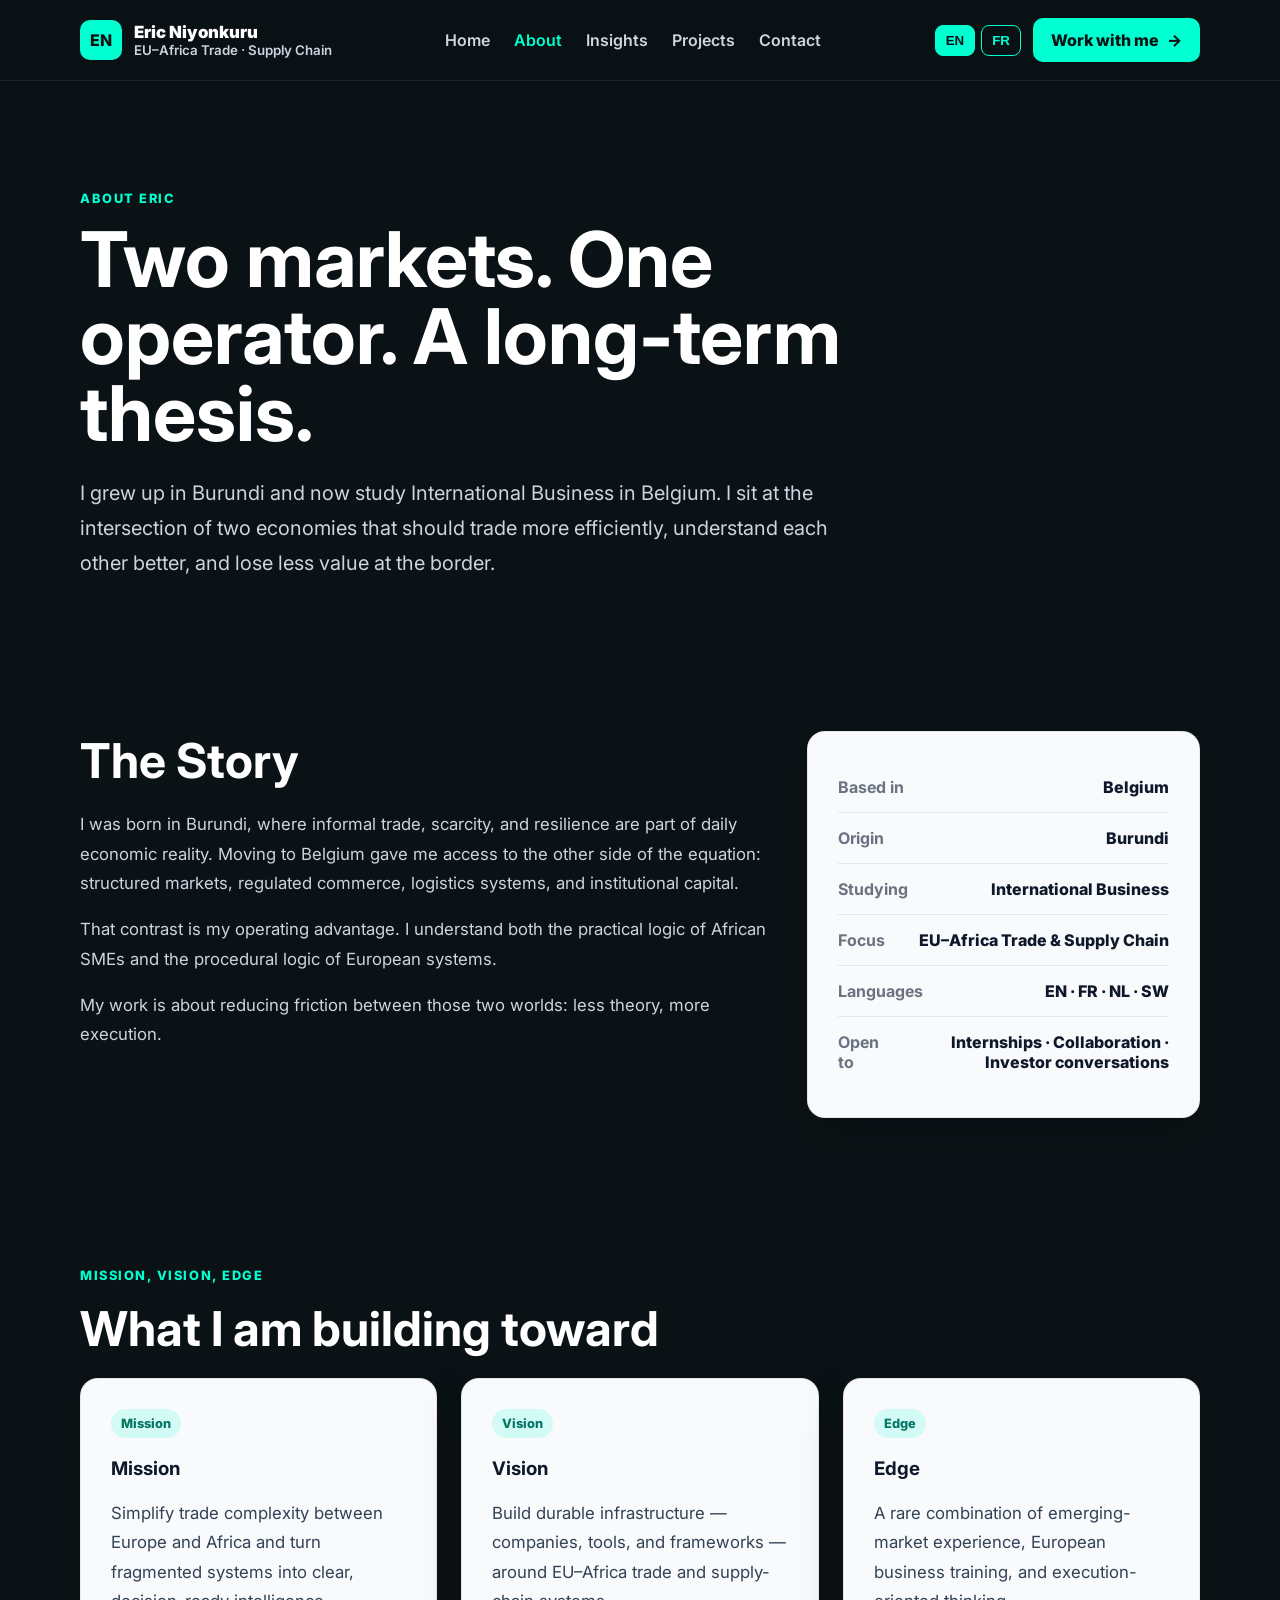
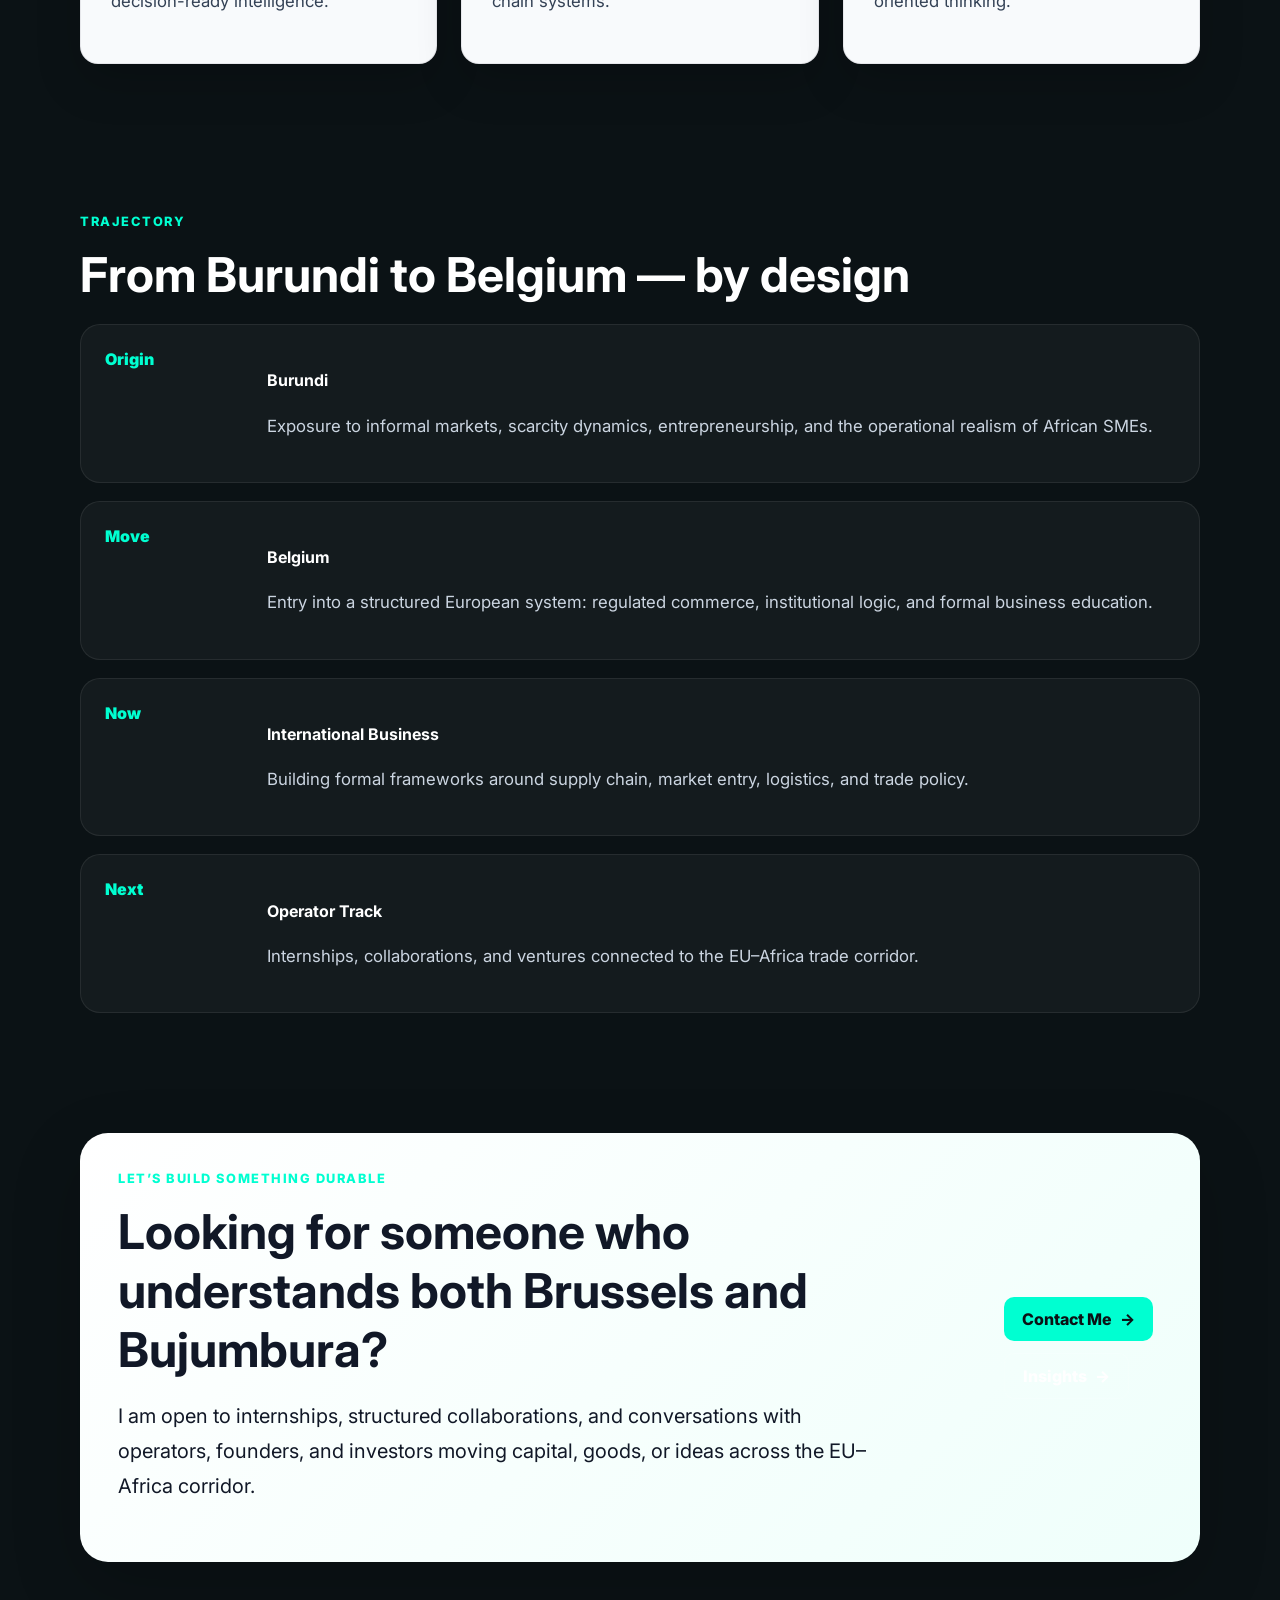
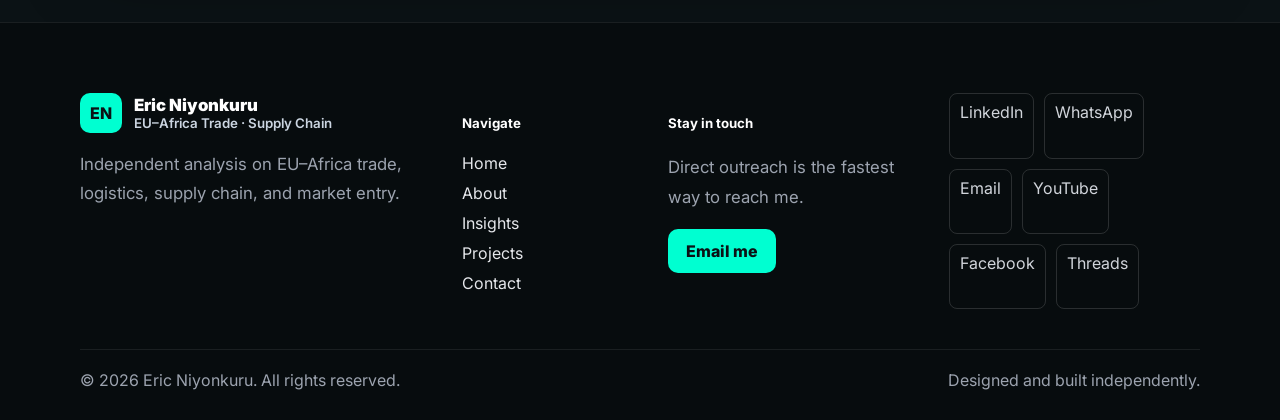
==== commit cbb5ac9f: "Update index.html" ====
--- a/index.html
+++ b/index.html
@@ -44,8 +44,7 @@
       <div class="lang-row">
         <button data-lang-option="en">EN</button>
         <button data-lang-option="fr">FR</button>
-        <button data-lang-option="nl">NL</button>
-        <button data-lang-option="sw">SW</button>
+       
       </div>
 
       <a class="btn btn-primary" href="contact.html">
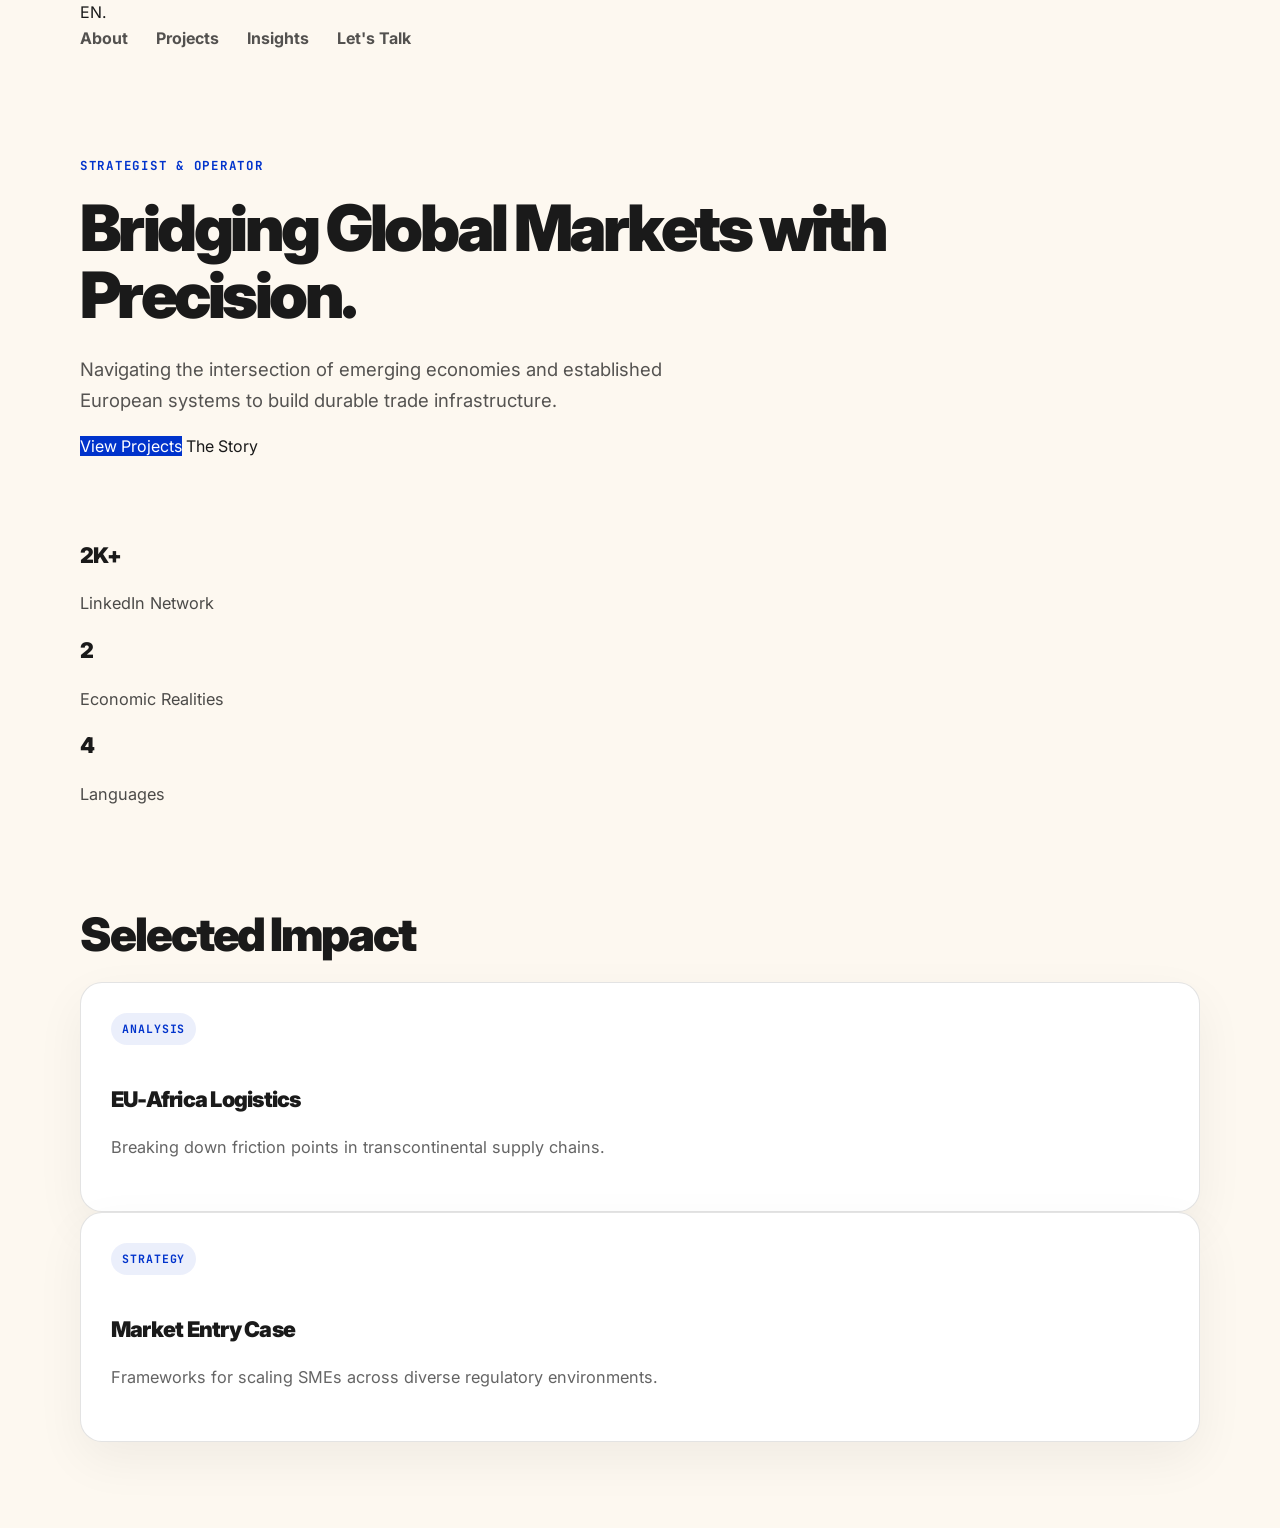
==== commit adc88c8f: "Update index.html" ====
--- a/index.html
+++ b/index.html
@@ -1,332 +1,63 @@
 <!DOCTYPE html>
 <html lang="en">
 <head>
-  <meta charset="UTF-8" />
-  <meta name="viewport" content="width=device-width, initial-scale=1.0" />
-
-  <title>About Eric Niyonkuru | EU–Africa Trade & Supply Chain</title>
-
-  <meta name="description" content="Eric Niyonkuru is an International Business student in Belgium, originally from Burundi, building expertise in EU–Africa trade, supply chain, logistics, and market entry." />
-
-  <meta name="theme-color" content="#0B1215" />
-
-  <link rel="preconnect" href="https://fonts.googleapis.com" />
-  <link rel="preconnect" href="https://fonts.gstatic.com" crossorigin />
-  <link href="https://fonts.googleapis.com/css2?family=Inter:wght@400;500;600;700;800&display=swap" rel="stylesheet" />
-
-  <link rel="stylesheet" href="style.css" />
+    <meta charset="UTF-8">
+    <meta name="viewport" content="width=device-width, initial-scale=1.0">
+    <title>Executive Portfolio</title>
+    <link rel="stylesheet" href="style.css">
+    <link href="https://fonts.googleapis.com/css2?family=Inter:wght@400;700;900&display=swap" rel="stylesheet">
 </head>
-
 <body>
 
-<header class="nav">
-  <div class="container nav-inner">
-
-    <a class="brand" href="index.html">
-      <span class="brand-mark">EN</span>
-      <span class="brand-name">
-        <span data-i18n="brand.name">Eric Niyonkuru</span>
-        <small data-i18n="brand.role">EU–Africa Trade · Supply Chain</small>
-      </span>
-    </a>
-
-    <nav class="desktop-nav">
-      <ul class="nav-links">
-        <li><a href="index.html" data-i18n="nav.home">Home</a></li>
-        <li><a class="active" href="about.html" data-i18n="nav.about">About</a></li>
-        <li><a href="insights.html" data-i18n="nav.insights">Insights</a></li>
-        <li><a href="projects.html" data-i18n="nav.projects">Projects</a></li>
-        <li><a href="contact.html" data-i18n="nav.contact">Contact</a></li>
-      </ul>
+    <nav class="navbar">
+        <div class="container nav-content">
+            <div class="logo">EN<span>.</span></div>
+            <ul class="nav-links">
+                <li><a href="#about">About</a></li>
+                <li><a href="#projects">Projects</a></li>
+                <li><a href="#insights">Insights</a></li>
+                <li><a href="#contact" class="btn-nav">Let's Talk</a></li>
+            </ul>
+        </div>
     </nav>
 
-    <div class="nav-right">
-      <div class="lang-row">
-        <button data-lang-option="en">EN</button>
-        <button data-lang-option="fr">FR</button>
-       
-      </div>
+    <header class="hero">
+        <div class="container">
+            <p class="eyebrow">Strategist & Operator</p>
+            <h1>Bridging Global Markets with <span class="accent">Precision.</span></h1>
+            <p class="lead">Navigating the intersection of emerging economies and established European systems to build durable trade infrastructure.</p>
+            <div class="hero-btns">
+                <a href="#projects" class="btn-primary">View Projects</a>
+                <a href="#about" class="btn-secondary">The Story</a>
+            </div>
+        </div>
+    </header>
 
-      <a class="btn btn-primary" href="contact.html">
-        <span data-i18n="nav.cta">Work with me</span>
-        <span class="arrow">→</span>
-      </a>
+    <section class="stats-bar">
+        <div class="container grid-stats">
+            <div class="stat-item"><h3>2K+</h3><p>LinkedIn Network</p></div>
+            <div class="stat-item"><h3>2</h3><p>Economic Realities</p></div>
+            <div class="stat-item"><h3>4</h3><p>Languages</p></div>
+        </div>
+    </section>
 
-      <button class="nav-toggle" aria-label="Open menu">
-        <span></span>
-      </button>
-    </div>
+    <section id="projects" class="section">
+        <div class="container">
+            <h2 class="section-title">Selected Impact</h2>
+            <div class="project-grid">
+                <div class="card">
+                    <span class="tag">Analysis</span>
+                    <h3>EU-Africa Logistics</h3>
+                    <p>Breaking down friction points in transcontinental supply chains.</p>
+                </div>
+                <div class="card">
+                    <span class="tag">Strategy</span>
+                    <h3>Market Entry Case</h3>
+                    <p>Frameworks for scaling SMEs across diverse regulatory environments.</p>
+                </div>
+            </div>
+        </div>
+    </section>
 
-  </div>
-
-  <div class="mobile-menu">
-    <a href="index.html" data-i18n="nav.home">Home</a>
-    <a href="about.html" data-i18n="nav.about">About</a>
-    <a href="insights.html" data-i18n="nav.insights">Insights</a>
-    <a href="projects.html" data-i18n="nav.projects">Projects</a>
-    <a href="contact.html" data-i18n="nav.contact">Contact</a>
-  </div>
-</header>
-
-<main>
-
-  <section class="hero">
-    <div class="container">
-      <div class="reveal hero-content">
-        <div class="eyebrow" data-i18n="about.eyebrow">About Eric</div>
-
-        <h1 data-i18n="about.title">
-          Two markets. One operator. A long-term thesis.
-        </h1>
-
-        <p class="lead" data-i18n="about.lead">
-          I grew up in Burundi and now study International Business in Belgium. I sit at the intersection of two economies that should trade more efficiently, understand each other better, and lose less value at the border.
-        </p>
-      </div>
-    </div>
-  </section>
-
-  <section class="section-tight">
-    <div class="container">
-      <div class="about-grid">
-
-        <div class="reveal">
-          <h2 data-i18n="about.bio.h">The Story</h2>
-
-          <p data-i18n="about.bio.p1">
-            I was born in Burundi, where informal trade, scarcity, and resilience are part of daily economic reality. Moving to Belgium gave me access to the other side of the equation: structured markets, regulated commerce, logistics systems, and institutional capital.
-          </p>
-
-          <p data-i18n="about.bio.p2">
-            That contrast is my operating advantage. I understand both the practical logic of African SMEs and the procedural logic of European systems.
-          </p>
-
-          <p data-i18n="about.bio.p3">
-            My work is about reducing friction between those two worlds: less theory, more execution.
-          </p>
-        </div>
-
-        <aside class="profile-stack reveal">
-          <div class="row">
-            <span class="k" data-i18n="about.profile.label1">Based in</span>
-            <span class="v" data-i18n="about.profile.value1">Belgium</span>
-          </div>
-
-          <div class="row">
-            <span class="k" data-i18n="about.profile.label2">Origin</span>
-            <span class="v" data-i18n="about.profile.value2">Burundi</span>
-          </div>
-
-          <div class="row">
-            <span class="k" data-i18n="about.profile.label3">Studying</span>
-            <span class="v" data-i18n="about.profile.value3">International Business</span>
-          </div>
-
-          <div class="row">
-            <span class="k" data-i18n="about.profile.label4">Focus</span>
-            <span class="v" data-i18n="about.profile.value4">EU–Africa Trade & Supply Chain</span>
-          </div>
-
-          <div class="row">
-            <span class="k" data-i18n="about.profile.label5">Languages</span>
-            <span class="v" data-i18n="about.profile.value5">EN · FR · NL · SW</span>
-          </div>
-
-          <div class="row">
-            <span class="k" data-i18n="about.profile.label6">Open to</span>
-            <span class="v" data-i18n="about.profile.value6">Internships · Collaboration · Investor conversations</span>
-          </div>
-        </aside>
-
-      </div>
-    </div>
-  </section>
-
-  <section class="section">
-    <div class="container">
-
-      <div class="section-head reveal">
-        <div class="eyebrow" data-i18n="about.mvv.eyebrow">Mission, Vision, Edge</div>
-        <h2 data-i18n="about.mvv.title">What I am building toward</h2>
-      </div>
-
-      <div class="grid grid-3">
-
-        <article class="card reveal">
-          <span class="tag" data-i18n="about.mission.t">Mission</span>
-          <h3 data-i18n="about.mission.t">Mission</h3>
-          <p data-i18n="about.mission.b">
-            Simplify trade complexity between Europe and Africa and turn fragmented systems into clear, decision-ready intelligence.
-          </p>
-        </article>
-
-        <article class="card reveal">
-          <span class="tag" data-i18n="about.vision.t">Vision</span>
-          <h3 data-i18n="about.vision.t">Vision</h3>
-          <p data-i18n="about.vision.b">
-            Build durable infrastructure — companies, tools, and frameworks — around EU–Africa trade and supply-chain systems.
-          </p>
-        </article>
-
-        <article class="card reveal">
-          <span class="tag" data-i18n="about.edge.t">Edge</span>
-          <h3 data-i18n="about.edge.t">Edge</h3>
-          <p data-i18n="about.edge.b">
-            A rare combination of emerging-market experience, European business training, and execution-oriented thinking.
-          </p>
-        </article>
-
-      </div>
-    </div>
-  </section>
-
-  <section class="section-tight">
-    <div class="container">
-
-      <div class="section-head reveal">
-        <div class="eyebrow" data-i18n="about.timeline.eyebrow">Trajectory</div>
-        <h2 data-i18n="about.timeline.title">From Burundi to Belgium — by design</h2>
-      </div>
-
-      <div class="timeline">
-
-        <div class="timeline-item reveal">
-          <div class="timeline-year" data-i18n="about.t1.year">Origin</div>
-          <div>
-            <h4 data-i18n="about.t1.title">Burundi</h4>
-            <p data-i18n="about.t1.body">
-              Exposure to informal markets, scarcity dynamics, entrepreneurship, and the operational realism of African SMEs.
-            </p>
-          </div>
-        </div>
-
-        <div class="timeline-item reveal">
-          <div class="timeline-year" data-i18n="about.t2.year">Move</div>
-          <div>
-            <h4 data-i18n="about.t2.title">Belgium</h4>
-            <p data-i18n="about.t2.body">
-              Entry into a structured European system: regulated commerce, institutional logic, and formal business education.
-            </p>
-          </div>
-        </div>
-
-        <div class="timeline-item reveal">
-          <div class="timeline-year" data-i18n="about.t3.year">Now</div>
-          <div>
-            <h4 data-i18n="about.t3.title">International Business</h4>
-            <p data-i18n="about.t3.body">
-              Building formal frameworks around supply chain, market entry, logistics, and trade policy.
-            </p>
-          </div>
-        </div>
-
-        <div class="timeline-item reveal">
-          <div class="timeline-year" data-i18n="about.t4.year">Next</div>
-          <div>
-            <h4 data-i18n="about.t4.title">Operator Track</h4>
-            <p data-i18n="about.t4.body">
-              Internships, collaborations, and ventures connected to the EU–Africa trade corridor.
-            </p>
-          </div>
-        </div>
-
-      </div>
-    </div>
-  </section>
-
-  <section class="section-tight">
-    <div class="container">
-      <div class="cta-banner reveal">
-
-        <div>
-          <div class="eyebrow" data-i18n="home.cta.eyebrow">Let’s build something durable</div>
-          <h2 data-i18n="home.cta.title">
-            Looking for someone who understands both Brussels and Bujumbura?
-          </h2>
-          <p class="lead" data-i18n="home.cta.body">
-            I am open to internships, structured collaborations, and conversations with operators, founders, and investors moving capital, goods, or ideas across the EU–Africa corridor.
-          </p>
-        </div>
-
-        <div class="cta-actions">
-          <a class="btn btn-primary" href="contact.html">
-            <span data-i18n="home.cta.secondary">Contact Me</span>
-            <span class="arrow">→</span>
-          </a>
-
-          <a class="btn btn-ghost" href="insights.html">
-            <span data-i18n="nav.insights">Insights</span>
-            <span class="arrow">→</span>
-          </a>
-        </div>
-
-      </div>
-    </div>
-  </section>
-
-</main>
-
-<footer class="footer">
-  <div class="container footer-grid">
-
-    <div>
-      <a class="brand" href="index.html">
-        <span class="brand-mark">EN</span>
-        <span class="brand-name">
-          <span data-i18n="brand.name">Eric Niyonkuru</span>
-          <small data-i18n="brand.role">EU–Africa Trade · Supply Chain</small>
-        </span>
-      </a>
-
-      <p class="muted" data-i18n="footer.tagline">
-        Independent analysis on EU–Africa trade, logistics, supply chain, and market entry.
-      </p>
-    </div>
-
-    <div>
-      <h5 data-i18n="footer.nav">Navigate</h5>
-      <ul>
-        <li><a href="index.html" data-i18n="nav.home">Home</a></li>
-        <li><a href="about.html" data-i18n="nav.about">About</a></li>
-        <li><a href="insights.html" data-i18n="nav.insights">Insights</a></li>
-        <li><a href="projects.html" data-i18n="nav.projects">Projects</a></li>
-        <li><a href="contact.html" data-i18n="nav.contact">Contact</a></li>
-      </ul>
-    </div>
-
-    <div>
-      <h5 data-i18n="footer.subscribe">Stay in touch</h5>
-      <p class="muted" data-i18n="footer.subscribe.body">
-        Direct outreach is the fastest way to reach me.
-      </p>
-      <a class="btn btn-primary" href="mailto:ericniyonkuru510@gmail.com">
-        Email me
-      </a>
-    </div>
-
-   <div class="socials">
-  <a href="https://www.linkedin.com/in/niyonkuru-eric" target="_blank">LinkedIn</a>
-
-  <a href="https://wa.me/32497658059?text=Hello%20Eric,%20I%20found%20your%20website%20and%20I%20want%20to%20connect." target="_blank">WhatsApp</a>
-
-  <a href="mailto:ericniyonkuru510@gmail.com">Email</a>
-
-  <a href="http://www.youtube.com/@theemnpodcast" target="_blank">YouTube</a>
-
-  <a href="https://www.facebook.com/profile.php?id=100008423658883" target="_blank">Facebook</a>
-
-  <a href="https://www.threads.com/@eric_marsniyo?xmt=AQF0XPjvdAU9OXrbRMa7OcmlvyBIpLLCgZfN5Nnwdsi0xas" target="_blank">Threads</a>
-</div>
-    </div>
-
-  </div>
-
-  <div class="container footer-base">
-    <span data-i18n="footer.copyright">© 2026 Eric Niyonkuru. All rights reserved.</span>
-    <span data-i18n="footer.built">Designed and built independently.</span>
-  </div>
-</footer>
-
-<script src="script.js"></script>
 </body>
 </html>
--- a/style.css
+++ b/style.css
@@ -1,12 +1,31 @@
+@import url("https://fonts.googleapis.com/css2?family=Inter:wght@400;500;600;700;800;900&family=Playfair+Display:ital,wght@1,700;1,800&family=JetBrains+Mono:wght@400;500;600;700&display=swap");
+
+:root {
+  --cream: #FDF8F0;
+  --cream-2: #F7EFE2;
+  --blue: #0033CC;
+  --charcoal: #1A1A1A;
+  --muted: #6B6B6B;
+  --card: #FFFFFF;
+  --line: rgba(26, 26, 26, 0.12);
+  --soft-blue: rgba(0, 51, 204, 0.08);
+}
+
 * {
   box-sizing: border-box;
 }
 
+html {
+  scroll-behavior: smooth;
+}
+
 body {
   margin: 0;
-  font-family: Inter, Arial, sans-serif;
-  background: #0B1215;
-  color: #E5E7EB;
+  background: var(--cream);
+  color: var(--charcoal);
+  font-family: "Inter", Arial, sans-serif;
+  font-weight: 400;
+  line-height: 1.6;
 }
 
 a {
@@ -14,75 +33,86 @@
   text-decoration: none;
 }
 
+img {
+  max-width: 100%;
+  display: block;
+}
+
 .container {
-  width: min(1120px, 92%);
+  width: min(1120px, 90%);
   margin: 0 auto;
 }
+
+/* NAVBAR */
 
 .nav {
   position: sticky;
   top: 0;
-  z-index: 50;
-  background: rgba(11, 18, 21, 0.92);
-  border-bottom: 1px solid rgba(255,255,255,0.08);
-  backdrop-filter: blur(12px);
+  z-index: 100;
+  background: rgba(253, 248, 240, 0.92);
+  backdrop-filter: blur(16px);
+  border-bottom: 1px solid var(--line);
 }
 
 .nav-inner {
   display: flex;
+  align-items: center;
   justify-content: space-between;
+  gap: 28px;
+  padding: 18px 0;
+}
+
+.brand {
+  display: flex;
   align-items: center;
-  padding: 18px 0;
-  gap: 24px;
-}
-
-.brand {
-  display: flex;
-  align-items: center;
-  gap: 12px;
+  gap: 14px;
 }
 
 .brand-mark {
-  background: #00FFD1;
-  color: #0B1215;
-  font-weight: 800;
-  padding: 10px;
-  border-radius: 10px;
+  width: 50px;
+  height: 50px;
+  border-radius: 50%;
+  background: var(--blue);
+  color: white;
+  display: grid;
+  place-items: center;
+  font-weight: 900;
+  font-size: 0.95rem;
 }
 
 .brand-name {
   display: flex;
   flex-direction: column;
-  font-weight: 800;
 }
 
 .brand-name span {
-  color: #FFFFFF;
+  font-size: 1.05rem;
   font-weight: 900;
-  font-size: 1.05rem;
+  letter-spacing: -0.04em;
 }
 
 .brand-name small {
-  color: #CBD5E1;
+  color: var(--muted);
+  font-size: 0.82rem;
   font-weight: 600;
 }
 
 .nav-links {
   display: flex;
-  gap: 24px;
+  gap: 28px;
   list-style: none;
   padding: 0;
   margin: 0;
 }
 
 .nav-links a {
-  color: #D1D5DB;
-  font-weight: 600;
+  font-weight: 700;
+  color: rgba(26, 26, 26, 0.75);
 }
 
 .nav-links a:hover,
-.nav-links .active {
-  color: #00FFD1;
+.nav-links a.active {
+  color: var(--blue);
 }
 
 .nav-right {
@@ -93,318 +123,503 @@
 
 .lang-row {
   display: flex;
-  gap: 6px;
-}
-
-.lang-row button {
-  border: 1px solid #00FFD1;
+  gap: 7px;
+}
+
+.lang-row button,
+.lang-switch button {
+  font-family: "JetBrains Mono", monospace;
+  font-size: 0.74rem;
+  font-weight: 700;
+  border: 1px solid var(--blue);
   background: transparent;
-  color: #00FFD1;
-  padding: 7px 10px;
-  border-radius: 8px;
+  color: var(--blue);
+  padding: 8px 11px;
+  border-radius: 999px;
   cursor: pointer;
-  font-weight: 700;
-}
-
-.lang-row button.active {
-  background: #00FFD1;
-  color: #0B1215;
-}
+}
+
+.lang-row button.active,
+.lang-row button:hover,
+.lang-switch button.active,
+.lang-switch button:hover {
+  background: var(--blue);
+  color: white;
+}
+
+/* BUTTONS */
 
 .btn {
   display: inline-flex;
   align-items: center;
-  gap: 8px;
-  padding: 12px 18px;
-  border-radius: 10px;
+  justify-content: center;
+  gap: 9px;
+  padding: 13px 20px;
+  border-radius: 999px;
   font-weight: 800;
+  border: 1px solid transparent;
+  transition: 0.25s ease;
 }
 
 .btn-primary {
-  background: #00FFD1;
-  color: #0B1215;
+  background: var(--blue);
+  color: white;
+}
+
+.btn-primary:hover {
+  transform: translateY(-2px);
+  box-shadow: 0 14px 34px rgba(0, 51, 204, 0.22);
 }
 
 .btn-ghost {
-  border: 1px solid rgba(255,255,255,0.15);
-  color: #FFFFFF;
-}
+  border-color: var(--line);
+  color: var(--charcoal);
+  background: rgba(255, 255, 255, 0.45);
+}
+
+.btn-ghost:hover {
+  border-color: var(--blue);
+  color: var(--blue);
+}
+
+/* HERO */
 
 .hero {
-  padding: 110px 0 70px;
+  padding: 92px 0 62px;
 }
 
 .hero-content {
+  max-width: 820px;
+}
+
+.eyebrow {
+  font-family: "JetBrains Mono", monospace;
+  color: var(--blue);
+  font-size: 0.78rem;
+  font-weight: 700;
+  text-transform: uppercase;
+  letter-spacing: 0.14em;
+  margin-bottom: 18px;
+}
+
+h1 {
+  font-size: clamp(2.8rem, 5vw, 4.6rem);
+  line-height: 1.05;
+  letter-spacing: -0.055em;
+  font-weight: 900;
   max-width: 850px;
-}
-
-.eyebrow {
-  color: #00FFD1;
+  margin: 0 0 26px;
+}
+
+h1 em,
+.serif-accent {
+  font-family: "Playfair Display", serif;
+  font-style: italic;
+  font-weight: 800;
+  color: var(--blue);
+  letter-spacing: -0.035em;
+}
+
+h2 {
+  font-size: clamp(2rem, 3.6vw, 3.1rem);
+  line-height: 1.1;
+  letter-spacing: -0.045em;
+  font-weight: 900;
+  margin: 0 0 22px;
+}
+
+h3 {
+  font-size: 1.35rem;
+  line-height: 1.2;
+  letter-spacing: -0.035em;
+  font-weight: 900;
+}
+
+h4,
+h5 {
+  font-weight: 800;
+}
+
+p {
+  color: rgba(26, 26, 26, 0.78);
+  font-size: 1.02rem;
+}
+
+.lead {
+  font-size: clamp(1.05rem, 1.45vw, 1.24rem);
+  max-width: 650px;
+  color: rgba(26, 26, 26, 0.74);
+  line-height: 1.65;
+}
+
+/* SECTIONS */
+
+.section {
+  padding: 86px 0;
+}
+
+.section-tight {
+  padding: 66px 0;
+}
+
+.section-head {
+  max-width: 760px;
+  margin-bottom: 44px;
+}
+
+/* ABOUT GRID */
+
+.about-grid {
+  display: grid;
+  grid-template-columns: 1.15fr 0.85fr;
+  gap: 74px;
+  align-items: start;
+}
+
+.about-grid p {
+  max-width: 720px;
+  font-size: 1.05rem;
+  color: rgba(26, 26, 26, 0.76);
+}
+
+/* PROFILE STACK */
+
+.profile-stack {
+  background: transparent;
+  border-top: 1px solid var(--line);
+}
+
+.profile-stack .row {
+  display: grid;
+  grid-template-columns: 0.9fr 1.1fr;
+  gap: 22px;
+  align-items: baseline;
+  padding: 20px 0;
+  border-bottom: 1px solid var(--line);
+}
+
+.profile-stack .k {
+  font-family: "JetBrains Mono", monospace;
+  font-size: 0.74rem;
+  text-transform: uppercase;
+  letter-spacing: 0.12em;
+  color: var(--muted);
+}
+
+.profile-stack .v {
+  text-align: right;
+  font-size: 1.02rem;
+  font-weight: 900;
+  letter-spacing: -0.035em;
+  color: var(--charcoal);
+}
+
+/* CARDS */
+
+.grid {
+  display: grid;
+  gap: 24px;
+}
+
+.grid-3 {
+  grid-template-columns: repeat(3, 1fr);
+}
+
+.card {
+  background: var(--card);
+  border: 1px solid var(--line);
+  border-radius: 22px;
+  padding: 30px;
+  min-height: 230px;
+  box-shadow: 0 18px 50px rgba(26, 26, 26, 0.055);
+  transition: 0.25s ease;
+}
+
+.card:hover {
+  transform: translateY(-4px);
+  box-shadow: 0 24px 70px rgba(0, 51, 204, 0.09);
+}
+
+.card p {
+  color: rgba(26, 26, 26, 0.68);
+}
+
+.tag {
+  display: inline-flex;
+  font-family: "JetBrains Mono", monospace;
+  font-size: 0.72rem;
+  letter-spacing: 0.08em;
+  text-transform: uppercase;
+  background: var(--soft-blue);
+  color: var(--blue);
+  padding: 7px 11px;
+  border-radius: 999px;
+  font-weight: 700;
+  margin-bottom: 20px;
+}
+
+/* TIMELINE */
+
+.timeline {
+  display: grid;
+  gap: 0;
+  border-top: 1px solid var(--line);
+}
+
+.timeline-item {
+  display: grid;
+  grid-template-columns: 180px 1fr;
+  gap: 34px;
+  padding: 30px 0;
+  border-bottom: 1px solid var(--line);
+}
+
+.timeline-year {
+  font-family: "JetBrains Mono", monospace;
+  color: var(--blue);
   font-weight: 800;
   text-transform: uppercase;
   letter-spacing: 0.12em;
-  font-size: 0.8rem;
-  margin-bottom: 16px;
-}
-
-h1 {
-  font-size: clamp(2.5rem, 6vw, 5rem);
-  line-height: 1;
-  margin: 0 0 24px;
-  color: #FFFFFF;
-}
-
-h2 {
-  font-size: clamp(2rem, 4vw, 3rem);
-  color: #FFFFFF;
-  margin: 0 0 20px;
-}
-
-h3, h4, h5 {
-  color: #FFFFFF;
-}
-
-p {
-  color: #CBD5E1;
-  line-height: 1.75;
-  font-size: 1.05rem;
-}
-
-.lead {
-  font-size: 1.25rem;
-  max-width: 780px;
-}
-
-.section {
-  padding: 90px 0;
-}
-
-.section-tight {
-  padding: 60px 0;
-}
-
-.about-grid {
-  display: grid;
-  grid-template-columns: 1.4fr 0.8fr;
-  gap: 40px;
-  align-items: start;
-}
-
-.profile-stack {
-  background: #FFFFFF;
-  color: #111827;
-  border-radius: 24px;
-  padding: 26px;
-  box-shadow: 0 24px 80px rgba(0,0,0,0.28);
-}
-
-.profile-stack .row {
-  display: flex;
-  justify-content: space-between;
-  gap: 20px;
-  padding: 15px 0;
-  border-bottom: 1px solid #E5E7EB;
-}
-
-.profile-stack .row:last-child {
-  border-bottom: 0;
-}
-
-.profile-stack .k {
-  color: #6B7280;
-  font-weight: 700;
-}
-
-.profile-stack .v {
-  font-weight: 800;
-  text-align: right;
-}
-
-.grid {
-  display: grid;
-  gap: 24px;
-}
-
-.grid-3 {
-  grid-template-columns: repeat(3, 1fr);
-}
-
-.card,
-.profile-stack {
-  background: #F8FAFC;
-  color: #0F172A;
-  border-radius: 18px;
-  padding: 30px;
-  box-shadow: 0 18px 45px rgba(0, 0, 0, 0.18);
-  border: 1px solid rgba(15, 23, 42, 0.08);
-}
-
-.card p,
-.profile-stack p {
-  color: #334155;
-}
-
-.card h3,
-.profile-stack h3 {
-  color: #0F172A;
-}
+}
+
+/* CTA */
 
 .cta-banner {
-  background: linear-gradient(135deg, #F8FAFC, #EFFFFB);
-  color: #0F172A;
-  border-radius: 22px;
-  padding: 42px;
-  box-shadow: 0 24px 70px rgba(0, 0, 0, 0.20);
+  background: var(--blue);
+  color: white;
+  border-radius: 28px;
+  padding: 48px;
+  display: grid;
+  grid-template-columns: 1.35fr 0.65fr;
+  gap: 38px;
+  align-items: center;
+  position: relative;
+  overflow: hidden;
+}
+
+.cta-banner::after {
+  content: "";
+  position: absolute;
+  width: 280px;
+  height: 280px;
+  border: 1px solid rgba(255, 255, 255, 0.22);
+  border-radius: 50%;
+  right: -100px;
+  bottom: -120px;
+  box-shadow:
+    0 0 0 24px rgba(255,255,255,0.05),
+    0 0 0 50px rgba(255,255,255,0.04);
 }
 
 .cta-banner h2,
-.cta-banner p {
-  color: #0F172A;
-}
-
-.tag {
-  display: inline-block;
-  background: rgba(0,255,209,0.15);
-  color: #047864;
-  padding: 7px 10px;
-  border-radius: 999px;
-  font-weight: 800;
-  font-size: 0.8rem;
-}
-
-.timeline {
-  display: grid;
-  gap: 18px;
-}
-
-.timeline-item {
-  display: grid;
-  grid-template-columns: 140px 1fr;
-  gap: 22px;
-  background: rgba(255,255,255,0.04);
-  border: 1px solid rgba(255,255,255,0.08);
-  border-radius: 20px;
-  padding: 24px;
-}
-
-.timeline-year {
-  color: #00FFD1;
-  font-weight: 900;
-}
-
-.cta-banner {
-  background: linear-gradient(135deg, #FFFFFF, #EFFFFB);
-  color: #111827;
-  border-radius: 28px;
-  padding: 38px;
-  display: flex;
-  justify-content: space-between;
-  gap: 28px;
-  align-items: center;
-}
-
-.cta-banner h2,
-.cta-banner p {
-  color: #111827;
+.cta-banner p,
+.cta-banner .eyebrow {
+  color: white;
+}
+
+.cta-banner .btn-primary {
+  background: white;
+  color: var(--blue);
 }
 
 .cta-actions {
   display: flex;
   gap: 12px;
   flex-wrap: wrap;
-}
+  z-index: 2;
+}
+
+/* PORTRAIT */
+
+.portrait-wrap {
+  position: relative;
+  max-width: 420px;
+}
+
+.portrait-wrap img,
+.main-portrait {
+  border-radius: 24px;
+  border: 1px solid var(--line);
+  box-shadow: 0 24px 70px rgba(26, 26, 26, 0.13);
+}
+
+.portrait-wrap::before,
+.portrait-wrap::after,
+.main-portrait-pattern {
+  content: "";
+  position: absolute;
+  border-radius: 50%;
+  pointer-events: none;
+  background:
+    repeating-radial-gradient(
+      circle,
+      transparent 0,
+      transparent 7px,
+      rgba(0, 51, 204, 0.9) 8px,
+      rgba(0, 51, 204, 0.9) 9px
+    );
+  opacity: 0.9;
+}
+
+.portrait-wrap::before {
+  width: 105px;
+  height: 105px;
+  left: -30px;
+  bottom: -28px;
+}
+
+.portrait-wrap::after {
+  width: 76px;
+  height: 76px;
+  left: 50px;
+  bottom: -38px;
+  opacity: 0.65;
+}
+
+.main-portrait-pattern {
+  width: 58px;
+  height: 58px;
+  left: -54px;
+  bottom: 42px;
+  opacity: 0.45;
+}
+
+/* FOOTER */
 
 .footer {
-  padding: 70px 0 30px;
-  background: #070C0E;
-  border-top: 1px solid rgba(255,255,255,0.08);
+  background: var(--cream-2);
+  border-top: 1px solid var(--line);
+  padding: 68px 0 30px;
 }
 
 .footer-grid {
   display: grid;
   grid-template-columns: 1.4fr 0.7fr 1fr 1fr;
-  gap: 30px;
+  gap: 38px;
 }
 
 .footer ul {
   list-style: none;
   padding: 0;
+  margin: 0;
 }
 
 .footer li {
-  margin: 10px 0;
+  margin: 9px 0;
+}
+
+.footer h5 {
+  font-family: "JetBrains Mono", monospace;
+  color: var(--blue);
+  text-transform: uppercase;
+  letter-spacing: 0.12em;
 }
 
 .muted {
-  color: #9CA3AF;
+  color: var(--muted);
 }
 
 .socials {
   display: flex;
   flex-wrap: wrap;
-  gap: 10px;
+  gap: 9px;
 }
 
 .socials a {
-  border: 1px solid rgba(255,255,255,0.14);
-  padding: 8px 10px;
-  border-radius: 8px;
-  color: #D1D5DB;
+  border: 1px solid var(--line);
+  background: white;
+  padding: 9px 12px;
+  border-radius: 999px;
+  font-weight: 700;
+  font-size: 0.92rem;
+}
+
+.socials a:hover {
+  background: var(--blue);
+  color: white;
 }
 
 .footer-base {
-  border-top: 1px solid rgba(255,255,255,0.08);
-  margin-top: 40px;
-  padding-top: 20px;
+  border-top: 1px solid var(--line);
+  margin-top: 42px;
+  padding-top: 22px;
   display: flex;
   justify-content: space-between;
-  color: #9CA3AF;
-}
+  color: var(--muted);
+  font-size: 0.9rem;
+}
+
+/* MOBILE */
 
 .mobile-menu,
 .nav-toggle {
   display: none;
 }
 
-@media (max-width: 850px) {
-  .desktop-nav,
+@media (max-width: 960px) {
+  .desktop-nav {
+    display: none;
+  }
+
+  .nav-toggle {
+    display: block;
+  }
+
+  .about-grid,
+  .grid-3,
+  .footer-grid,
+  .cta-banner {
+    grid-template-columns: 1fr;
+  }
+
+  h1 {
+    font-size: clamp(2.6rem, 11vw, 4.2rem);
+  }
+
+  .hero {
+    padding: 74px 0 48px;
+  }
+
+  .profile-stack .row {
+    grid-template-columns: 1fr;
+  }
+
+  .profile-stack .v {
+    text-align: left;
+  }
+
+  .timeline-item {
+    grid-template-columns: 1fr;
+  }
+
   .nav-right .btn {
     display: none;
   }
-
-  .nav-toggle {
-    display: block;
-    background: transparent;
-    border: 1px solid rgba(255,255,255,0.2);
-    width: 42px;
-    height: 42px;
-    border-radius: 10px;
-  }
-
-  .mobile-menu.open {
-    display: flex;
-  }
-
-  .mobile-menu {
-    flex-direction: column;
-    gap: 14px;
-    padding: 20px;
-    border-top: 1px solid rgba(255,255,255,0.08);
-  }
-
-  .about-grid,
-  .grid-3,
-  .footer-grid {
-    grid-template-columns: 1fr;
-  }
-
+}
+
+@media (max-width: 640px) {
+  .nav-inner {
+    flex-wrap: wrap;
+  }
+
+  .brand-name small {
+    max-width: 210px;
+  }
+
+  .lang-row {
+    width: 100%;
+    justify-content: flex-start;
+  }
+
+  .section,
+  .section-tight {
+    padding: 54px 0;
+  }
+
+  .card,
   .cta-banner {
-    flex-direction: column;
-    align-items: flex-start;
-  }
-
-  .timeline-item {
-    grid-template-columns: 1fr;
+    padding: 26px;
+    border-radius: 22px;
   }
 
   .footer-base {
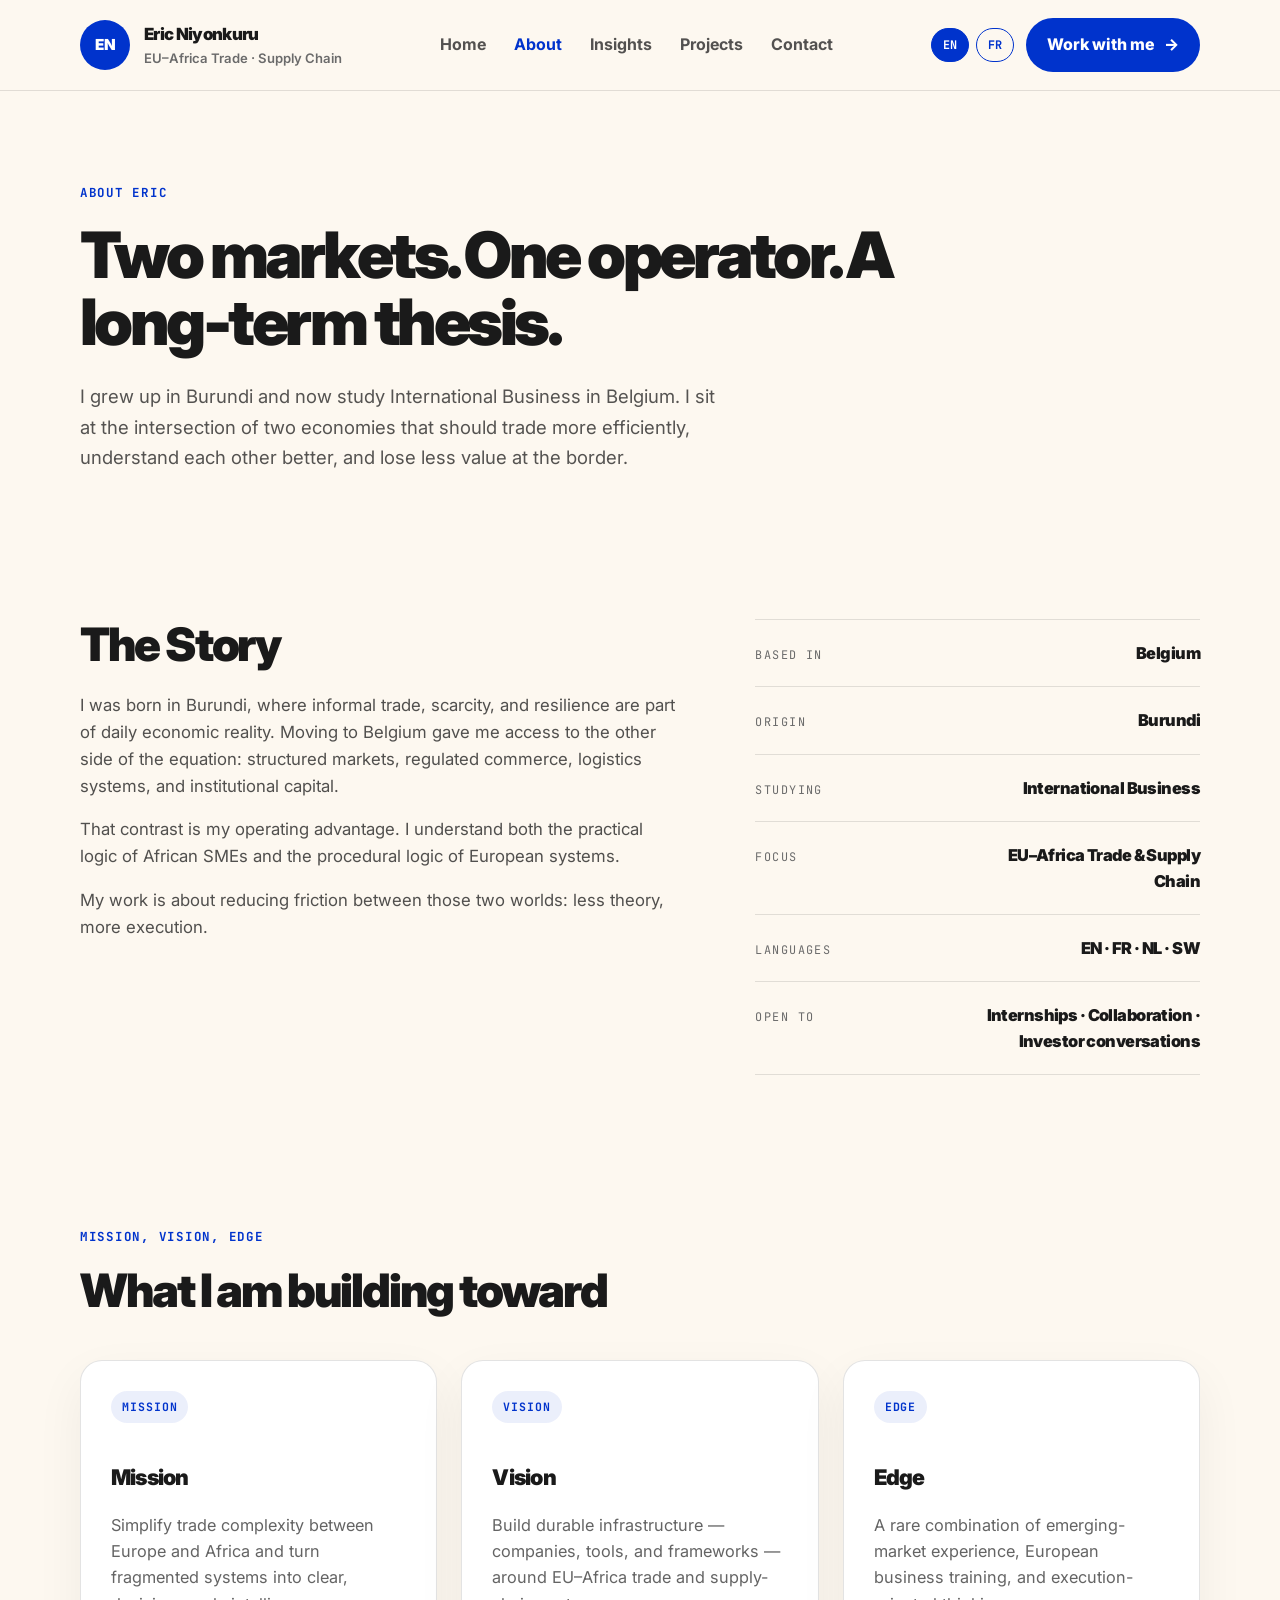
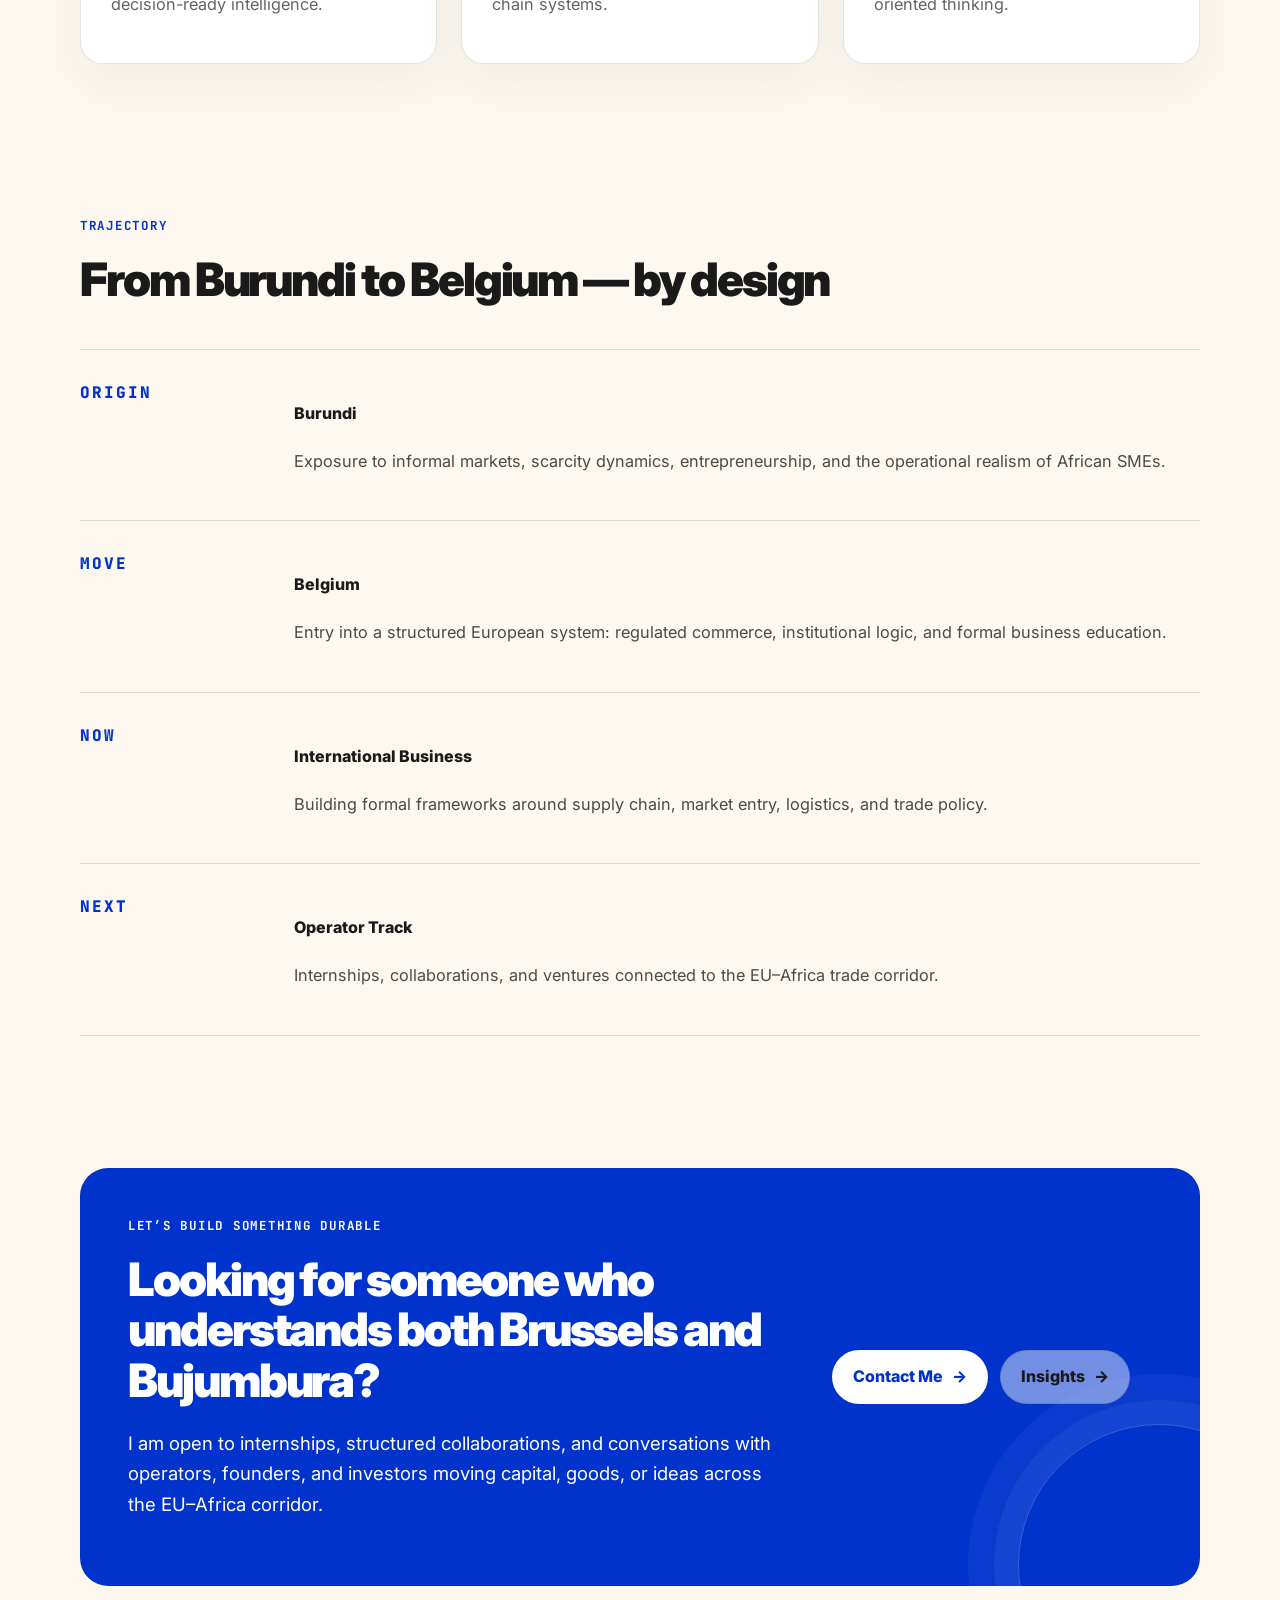
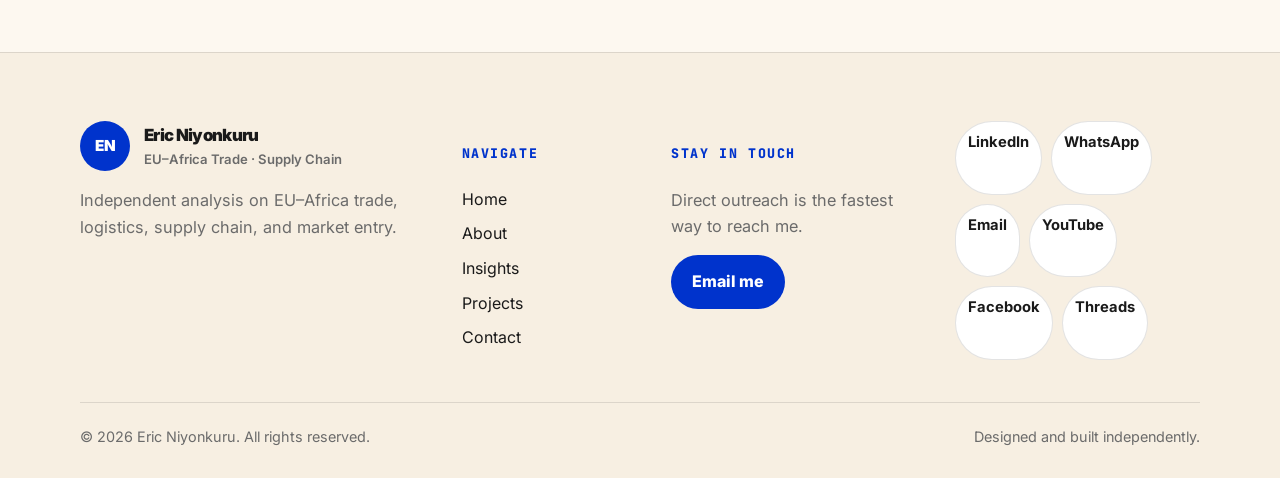
==== commit bf583971: "Update index.html" ====
--- a/index.html
+++ b/index.html
@@ -1,63 +1,332 @@
 <!DOCTYPE html>
 <html lang="en">
 <head>
-    <meta charset="UTF-8">
-    <meta name="viewport" content="width=device-width, initial-scale=1.0">
-    <title>Executive Portfolio</title>
-    <link rel="stylesheet" href="style.css">
-    <link href="https://fonts.googleapis.com/css2?family=Inter:wght@400;700;900&display=swap" rel="stylesheet">
+  <meta charset="UTF-8" />
+  <meta name="viewport" content="width=device-width, initial-scale=1.0" />
+
+  <title>About Eric Niyonkuru | EU–Africa Trade & Supply Chain</title>
+
+  <meta name="description" content="Eric Niyonkuru is an International Business student in Belgium, originally from Burundi, building expertise in EU–Africa trade, supply chain, logistics, and market entry." />
+
+  <meta name="theme-color" content="#0B1215" />
+
+  <link rel="preconnect" href="https://fonts.googleapis.com" />
+  <link rel="preconnect" href="https://fonts.gstatic.com" crossorigin />
+  <link href="https://fonts.googleapis.com/css2?family=Inter:wght@400;500;600;700;800&display=swap" rel="stylesheet" />
+
+  <link rel="stylesheet" href="style.css" />
 </head>
+
 <body>
 
-    <nav class="navbar">
-        <div class="container nav-content">
-            <div class="logo">EN<span>.</span></div>
-            <ul class="nav-links">
-                <li><a href="#about">About</a></li>
-                <li><a href="#projects">Projects</a></li>
-                <li><a href="#insights">Insights</a></li>
-                <li><a href="#contact" class="btn-nav">Let's Talk</a></li>
-            </ul>
-        </div>
+<header class="nav">
+  <div class="container nav-inner">
+
+    <a class="brand" href="index.html">
+      <span class="brand-mark">EN</span>
+      <span class="brand-name">
+        <span data-i18n="brand.name">Eric Niyonkuru</span>
+        <small data-i18n="brand.role">EU–Africa Trade · Supply Chain</small>
+      </span>
+    </a>
+
+    <nav class="desktop-nav">
+      <ul class="nav-links">
+        <li><a href="index.html" data-i18n="nav.home">Home</a></li>
+        <li><a class="active" href="about.html" data-i18n="nav.about">About</a></li>
+        <li><a href="insights.html" data-i18n="nav.insights">Insights</a></li>
+        <li><a href="projects.html" data-i18n="nav.projects">Projects</a></li>
+        <li><a href="contact.html" data-i18n="nav.contact">Contact</a></li>
+      </ul>
     </nav>
 
-    <header class="hero">
-        <div class="container">
-            <p class="eyebrow">Strategist & Operator</p>
-            <h1>Bridging Global Markets with <span class="accent">Precision.</span></h1>
-            <p class="lead">Navigating the intersection of emerging economies and established European systems to build durable trade infrastructure.</p>
-            <div class="hero-btns">
-                <a href="#projects" class="btn-primary">View Projects</a>
-                <a href="#about" class="btn-secondary">The Story</a>
-            </div>
-        </div>
-    </header>
-
-    <section class="stats-bar">
-        <div class="container grid-stats">
-            <div class="stat-item"><h3>2K+</h3><p>LinkedIn Network</p></div>
-            <div class="stat-item"><h3>2</h3><p>Economic Realities</p></div>
-            <div class="stat-item"><h3>4</h3><p>Languages</p></div>
-        </div>
-    </section>
-
-    <section id="projects" class="section">
-        <div class="container">
-            <h2 class="section-title">Selected Impact</h2>
-            <div class="project-grid">
-                <div class="card">
-                    <span class="tag">Analysis</span>
-                    <h3>EU-Africa Logistics</h3>
-                    <p>Breaking down friction points in transcontinental supply chains.</p>
-                </div>
-                <div class="card">
-                    <span class="tag">Strategy</span>
-                    <h3>Market Entry Case</h3>
-                    <p>Frameworks for scaling SMEs across diverse regulatory environments.</p>
-                </div>
-            </div>
-        </div>
-    </section>
-
+    <div class="nav-right">
+      <div class="lang-row">
+        <button data-lang-option="en">EN</button>
+        <button data-lang-option="fr">FR</button>
+       
+      </div>
+
+      <a class="btn btn-primary" href="contact.html">
+        <span data-i18n="nav.cta">Work with me</span>
+        <span class="arrow">→</span>
+      </a>
+
+      <button class="nav-toggle" aria-label="Open menu">
+        <span></span>
+      </button>
+    </div>
+
+  </div>
+
+  <div class="mobile-menu">
+    <a href="index.html" data-i18n="nav.home">Home</a>
+    <a href="about.html" data-i18n="nav.about">About</a>
+    <a href="insights.html" data-i18n="nav.insights">Insights</a>
+    <a href="projects.html" data-i18n="nav.projects">Projects</a>
+    <a href="contact.html" data-i18n="nav.contact">Contact</a>
+  </div>
+</header>
+
+<main>
+
+  <section class="hero">
+    <div class="container">
+      <div class="reveal hero-content">
+        <div class="eyebrow" data-i18n="about.eyebrow">About Eric</div>
+
+        <h1 data-i18n="about.title">
+          Two markets. One operator. A long-term thesis.
+        </h1>
+
+        <p class="lead" data-i18n="about.lead">
+          I grew up in Burundi and now study International Business in Belgium. I sit at the intersection of two economies that should trade more efficiently, understand each other better, and lose less value at the border.
+        </p>
+      </div>
+    </div>
+  </section>
+
+  <section class="section-tight">
+    <div class="container">
+      <div class="about-grid">
+
+        <div class="reveal">
+          <h2 data-i18n="about.bio.h">The Story</h2>
+
+          <p data-i18n="about.bio.p1">
+            I was born in Burundi, where informal trade, scarcity, and resilience are part of daily economic reality. Moving to Belgium gave me access to the other side of the equation: structured markets, regulated commerce, logistics systems, and institutional capital.
+          </p>
+
+          <p data-i18n="about.bio.p2">
+            That contrast is my operating advantage. I understand both the practical logic of African SMEs and the procedural logic of European systems.
+          </p>
+
+          <p data-i18n="about.bio.p3">
+            My work is about reducing friction between those two worlds: less theory, more execution.
+          </p>
+        </div>
+
+        <aside class="profile-stack reveal">
+          <div class="row">
+            <span class="k" data-i18n="about.profile.label1">Based in</span>
+            <span class="v" data-i18n="about.profile.value1">Belgium</span>
+          </div>
+
+          <div class="row">
+            <span class="k" data-i18n="about.profile.label2">Origin</span>
+            <span class="v" data-i18n="about.profile.value2">Burundi</span>
+          </div>
+
+          <div class="row">
+            <span class="k" data-i18n="about.profile.label3">Studying</span>
+            <span class="v" data-i18n="about.profile.value3">International Business</span>
+          </div>
+
+          <div class="row">
+            <span class="k" data-i18n="about.profile.label4">Focus</span>
+            <span class="v" data-i18n="about.profile.value4">EU–Africa Trade & Supply Chain</span>
+          </div>
+
+          <div class="row">
+            <span class="k" data-i18n="about.profile.label5">Languages</span>
+            <span class="v" data-i18n="about.profile.value5">EN · FR · NL · SW</span>
+          </div>
+
+          <div class="row">
+            <span class="k" data-i18n="about.profile.label6">Open to</span>
+            <span class="v" data-i18n="about.profile.value6">Internships · Collaboration · Investor conversations</span>
+          </div>
+        </aside>
+
+      </div>
+    </div>
+  </section>
+
+  <section class="section">
+    <div class="container">
+
+      <div class="section-head reveal">
+        <div class="eyebrow" data-i18n="about.mvv.eyebrow">Mission, Vision, Edge</div>
+        <h2 data-i18n="about.mvv.title">What I am building toward</h2>
+      </div>
+
+      <div class="grid grid-3">
+
+        <article class="card reveal">
+          <span class="tag" data-i18n="about.mission.t">Mission</span>
+          <h3 data-i18n="about.mission.t">Mission</h3>
+          <p data-i18n="about.mission.b">
+            Simplify trade complexity between Europe and Africa and turn fragmented systems into clear, decision-ready intelligence.
+          </p>
+        </article>
+
+        <article class="card reveal">
+          <span class="tag" data-i18n="about.vision.t">Vision</span>
+          <h3 data-i18n="about.vision.t">Vision</h3>
+          <p data-i18n="about.vision.b">
+            Build durable infrastructure — companies, tools, and frameworks — around EU–Africa trade and supply-chain systems.
+          </p>
+        </article>
+
+        <article class="card reveal">
+          <span class="tag" data-i18n="about.edge.t">Edge</span>
+          <h3 data-i18n="about.edge.t">Edge</h3>
+          <p data-i18n="about.edge.b">
+            A rare combination of emerging-market experience, European business training, and execution-oriented thinking.
+          </p>
+        </article>
+
+      </div>
+    </div>
+  </section>
+
+  <section class="section-tight">
+    <div class="container">
+
+      <div class="section-head reveal">
+        <div class="eyebrow" data-i18n="about.timeline.eyebrow">Trajectory</div>
+        <h2 data-i18n="about.timeline.title">From Burundi to Belgium — by design</h2>
+      </div>
+
+      <div class="timeline">
+
+        <div class="timeline-item reveal">
+          <div class="timeline-year" data-i18n="about.t1.year">Origin</div>
+          <div>
+            <h4 data-i18n="about.t1.title">Burundi</h4>
+            <p data-i18n="about.t1.body">
+              Exposure to informal markets, scarcity dynamics, entrepreneurship, and the operational realism of African SMEs.
+            </p>
+          </div>
+        </div>
+
+        <div class="timeline-item reveal">
+          <div class="timeline-year" data-i18n="about.t2.year">Move</div>
+          <div>
+            <h4 data-i18n="about.t2.title">Belgium</h4>
+            <p data-i18n="about.t2.body">
+              Entry into a structured European system: regulated commerce, institutional logic, and formal business education.
+            </p>
+          </div>
+        </div>
+
+        <div class="timeline-item reveal">
+          <div class="timeline-year" data-i18n="about.t3.year">Now</div>
+          <div>
+            <h4 data-i18n="about.t3.title">International Business</h4>
+            <p data-i18n="about.t3.body">
+              Building formal frameworks around supply chain, market entry, logistics, and trade policy.
+            </p>
+          </div>
+        </div>
+
+        <div class="timeline-item reveal">
+          <div class="timeline-year" data-i18n="about.t4.year">Next</div>
+          <div>
+            <h4 data-i18n="about.t4.title">Operator Track</h4>
+            <p data-i18n="about.t4.body">
+              Internships, collaborations, and ventures connected to the EU–Africa trade corridor.
+            </p>
+          </div>
+        </div>
+
+      </div>
+    </div>
+  </section>
+
+  <section class="section-tight">
+    <div class="container">
+      <div class="cta-banner reveal">
+
+        <div>
+          <div class="eyebrow" data-i18n="home.cta.eyebrow">Let’s build something durable</div>
+          <h2 data-i18n="home.cta.title">
+            Looking for someone who understands both Brussels and Bujumbura?
+          </h2>
+          <p class="lead" data-i18n="home.cta.body">
+            I am open to internships, structured collaborations, and conversations with operators, founders, and investors moving capital, goods, or ideas across the EU–Africa corridor.
+          </p>
+        </div>
+
+        <div class="cta-actions">
+          <a class="btn btn-primary" href="contact.html">
+            <span data-i18n="home.cta.secondary">Contact Me</span>
+            <span class="arrow">→</span>
+          </a>
+
+          <a class="btn btn-ghost" href="insights.html">
+            <span data-i18n="nav.insights">Insights</span>
+            <span class="arrow">→</span>
+          </a>
+        </div>
+
+      </div>
+    </div>
+  </section>
+
+</main>
+
+<footer class="footer">
+  <div class="container footer-grid">
+
+    <div>
+      <a class="brand" href="index.html">
+        <span class="brand-mark">EN</span>
+        <span class="brand-name">
+          <span data-i18n="brand.name">Eric Niyonkuru</span>
+          <small data-i18n="brand.role">EU–Africa Trade · Supply Chain</small>
+        </span>
+      </a>
+
+      <p class="muted" data-i18n="footer.tagline">
+        Independent analysis on EU–Africa trade, logistics, supply chain, and market entry.
+      </p>
+    </div>
+
+    <div>
+      <h5 data-i18n="footer.nav">Navigate</h5>
+      <ul>
+        <li><a href="index.html" data-i18n="nav.home">Home</a></li>
+        <li><a href="about.html" data-i18n="nav.about">About</a></li>
+        <li><a href="insights.html" data-i18n="nav.insights">Insights</a></li>
+        <li><a href="projects.html" data-i18n="nav.projects">Projects</a></li>
+        <li><a href="contact.html" data-i18n="nav.contact">Contact</a></li>
+      </ul>
+    </div>
+
+    <div>
+      <h5 data-i18n="footer.subscribe">Stay in touch</h5>
+      <p class="muted" data-i18n="footer.subscribe.body">
+        Direct outreach is the fastest way to reach me.
+      </p>
+      <a class="btn btn-primary" href="mailto:ericniyonkuru510@gmail.com">
+        Email me
+      </a>
+    </div>
+
+   <div class="socials">
+  <a href="https://www.linkedin.com/in/niyonkuru-eric" target="_blank">LinkedIn</a>
+
+  <a href="https://wa.me/32497658059?text=Hello%20Eric,%20I%20found%20your%20website%20and%20I%20want%20to%20connect." target="_blank">WhatsApp</a>
+
+  <a href="mailto:ericniyonkuru510@gmail.com">Email</a>
+
+  <a href="http://www.youtube.com/@theemnpodcast" target="_blank">YouTube</a>
+
+  <a href="https://www.facebook.com/profile.php?id=100008423658883" target="_blank">Facebook</a>
+
+  <a href="https://www.threads.com/@eric_marsniyo?xmt=AQF0XPjvdAU9OXrbRMa7OcmlvyBIpLLCgZfN5Nnwdsi0xas" target="_blank">Threads</a>
+</div>
+    </div>
+
+  </div>
+
+  <div class="container footer-base">
+    <span data-i18n="footer.copyright">© 2026 Eric Niyonkuru. All rights reserved.</span>
+    <span data-i18n="footer.built">Designed and built independently.</span>
+  </div>
+</footer>
+
+<script src="script.js"></script>
 </body>
 </html>
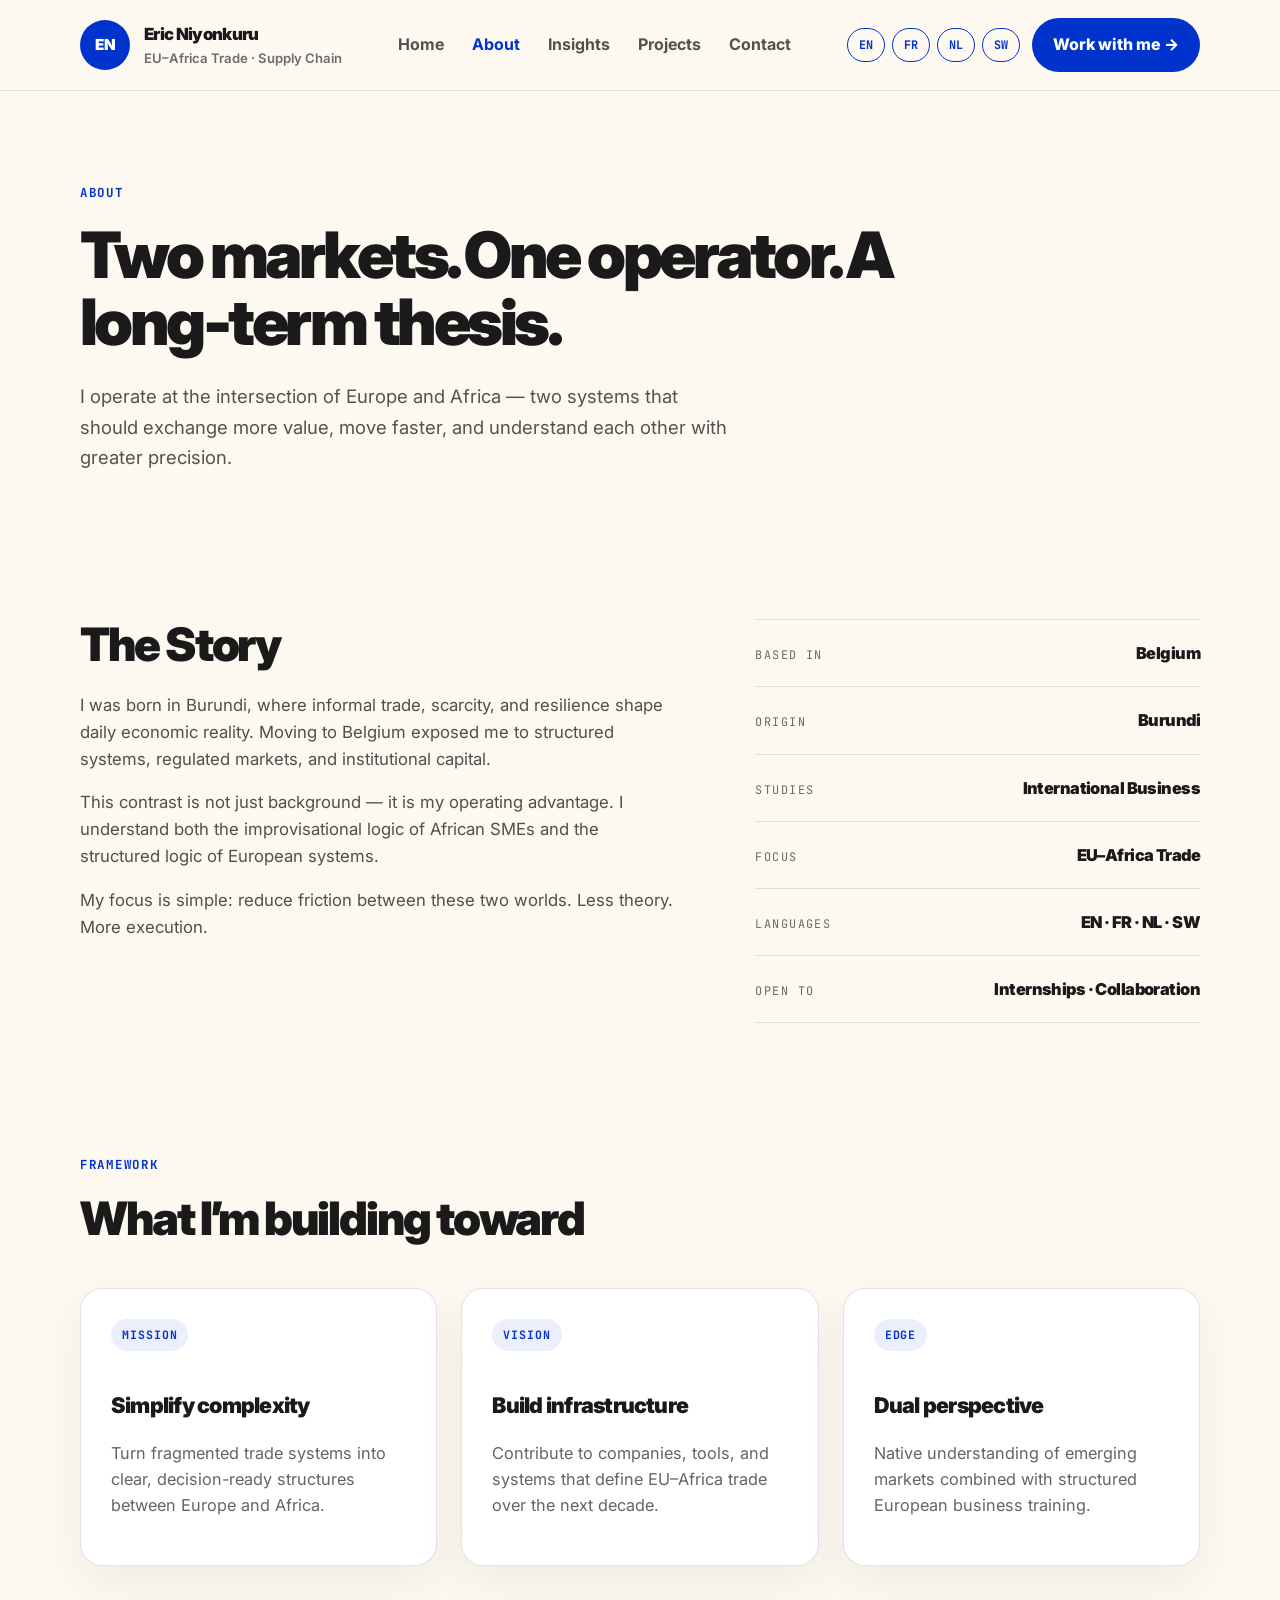
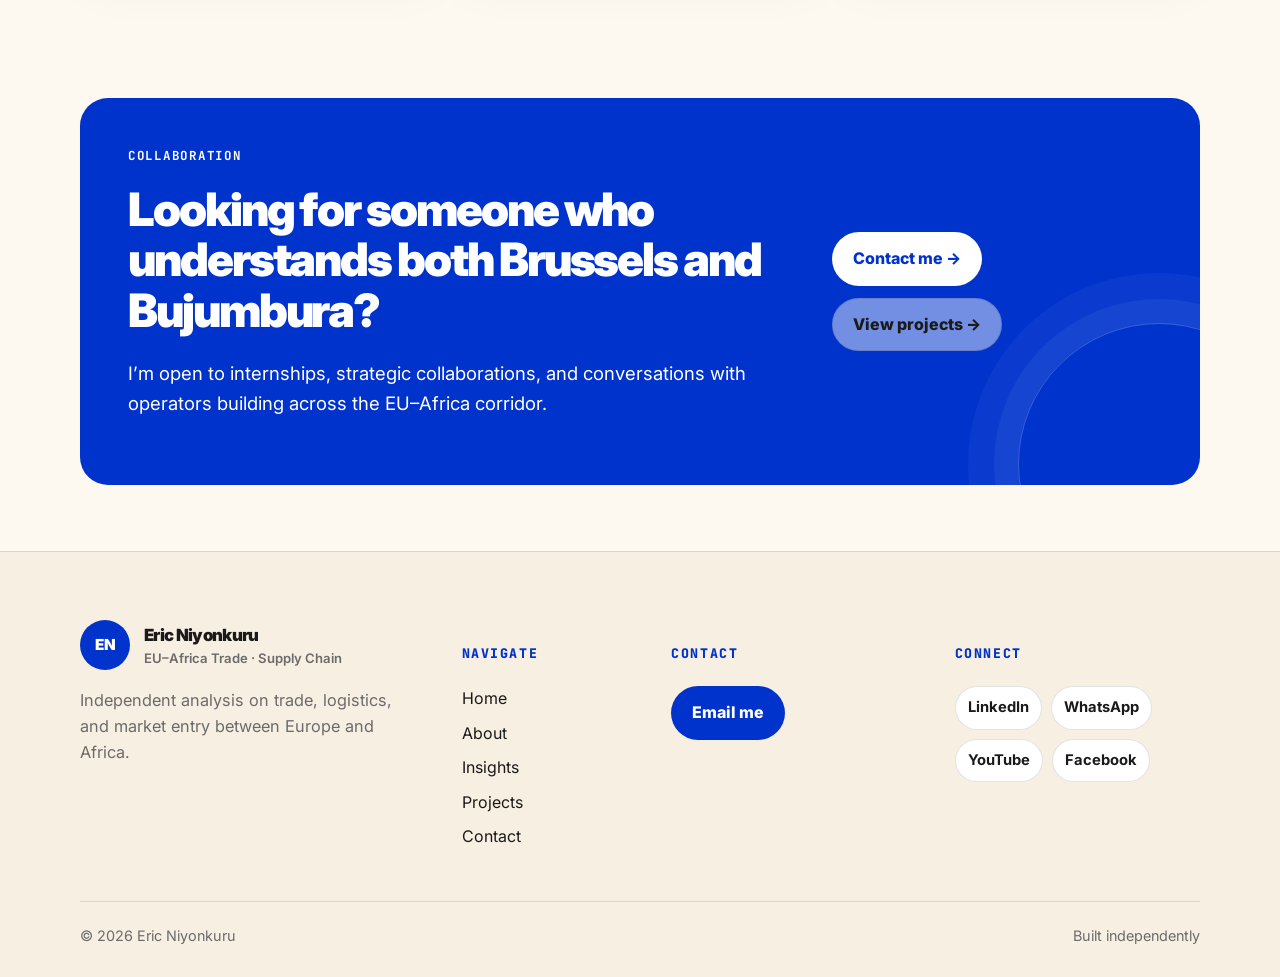
==== commit b5cf24f6: "Update index.html" ====
--- a/index.html
+++ b/index.html
@@ -2,270 +2,222 @@
 <html lang="en">
 <head>
   <meta charset="UTF-8" />
-  <meta name="viewport" content="width=device-width, initial-scale=1.0" />
-
-  <title>About Eric Niyonkuru | EU–Africa Trade & Supply Chain</title>
-
-  <meta name="description" content="Eric Niyonkuru is an International Business student in Belgium, originally from Burundi, building expertise in EU–Africa trade, supply chain, logistics, and market entry." />
-
-  <meta name="theme-color" content="#0B1215" />
-
-  <link rel="preconnect" href="https://fonts.googleapis.com" />
-  <link rel="preconnect" href="https://fonts.gstatic.com" crossorigin />
-  <link href="https://fonts.googleapis.com/css2?family=Inter:wght@400;500;600;700;800&display=swap" rel="stylesheet" />
-
-  <link rel="stylesheet" href="style.css" />
+  <meta name="viewport" content="width=device-width, initial-scale=1.0"/>
+
+  <title>About | Eric Niyonkuru</title>
+  <meta name="description" content="About Eric Niyonkuru — EU–Africa trade, logistics, and supply chain. Background, mission, and long-term vision."/>
+  <meta name="theme-color" content="#FDF8F0"/>
+
+  <!-- Fonts (Elite editorial combo) -->
+  <link href="https://fonts.googleapis.com/css2?family=Inter:wght@400;500;600;700;900&family=Playfair+Display:ital,wght@1,400;1,500&family=JetBrains+Mono:wght@400;500&display=swap" rel="stylesheet"/>
+
+  <link rel="stylesheet" href="style.css"/>
 </head>
 
 <body>
 
+<!-- ================= NAV ================= -->
 <header class="nav">
   <div class="container nav-inner">
 
     <a class="brand" href="index.html">
       <span class="brand-mark">EN</span>
       <span class="brand-name">
-        <span data-i18n="brand.name">Eric Niyonkuru</span>
-        <small data-i18n="brand.role">EU–Africa Trade · Supply Chain</small>
+        <span>Eric Niyonkuru</span>
+        <small>EU–Africa Trade · Supply Chain</small>
       </span>
     </a>
 
     <nav class="desktop-nav">
       <ul class="nav-links">
-        <li><a href="index.html" data-i18n="nav.home">Home</a></li>
-        <li><a class="active" href="about.html" data-i18n="nav.about">About</a></li>
-        <li><a href="insights.html" data-i18n="nav.insights">Insights</a></li>
-        <li><a href="projects.html" data-i18n="nav.projects">Projects</a></li>
-        <li><a href="contact.html" data-i18n="nav.contact">Contact</a></li>
+        <li><a href="index.html">Home</a></li>
+        <li><a class="active" href="about.html">About</a></li>
+        <li><a href="insights.html">Insights</a></li>
+        <li><a href="projects.html">Projects</a></li>
+        <li><a href="contact.html">Contact</a></li>
       </ul>
     </nav>
 
     <div class="nav-right">
       <div class="lang-row">
-        <button data-lang-option="en">EN</button>
-        <button data-lang-option="fr">FR</button>
-       
-      </div>
-
-      <a class="btn btn-primary" href="contact.html">
-        <span data-i18n="nav.cta">Work with me</span>
-        <span class="arrow">→</span>
+        <button>EN</button>
+        <button>FR</button>
+        <button>NL</button>
+        <button>SW</button>
+      </div>
+
+      <a class="btn btn-primary"
+         href="https://wa.me/32497658059?text=Hello%20Eric,%20I%20found%20your%20website%20and%20I%20want%20to%20connect."
+         target="_blank" rel="noopener">
+        Work with me →
       </a>
-
-      <button class="nav-toggle" aria-label="Open menu">
-        <span></span>
-      </button>
-    </div>
-
-  </div>
-
-  <div class="mobile-menu">
-    <a href="index.html" data-i18n="nav.home">Home</a>
-    <a href="about.html" data-i18n="nav.about">About</a>
-    <a href="insights.html" data-i18n="nav.insights">Insights</a>
-    <a href="projects.html" data-i18n="nav.projects">Projects</a>
-    <a href="contact.html" data-i18n="nav.contact">Contact</a>
+    </div>
+
   </div>
 </header>
 
+<!-- ================= MAIN ================= -->
 <main>
 
-  <section class="hero">
-    <div class="container">
-      <div class="reveal hero-content">
-        <div class="eyebrow" data-i18n="about.eyebrow">About Eric</div>
-
-        <h1 data-i18n="about.title">
-          Two markets. One operator. A long-term thesis.
-        </h1>
-
-        <p class="lead" data-i18n="about.lead">
-          I grew up in Burundi and now study International Business in Belgium. I sit at the intersection of two economies that should trade more efficiently, understand each other better, and lose less value at the border.
-        </p>
-      </div>
-    </div>
-  </section>
-
-  <section class="section-tight">
-    <div class="container">
-      <div class="about-grid">
-
-        <div class="reveal">
-          <h2 data-i18n="about.bio.h">The Story</h2>
-
-          <p data-i18n="about.bio.p1">
-            I was born in Burundi, where informal trade, scarcity, and resilience are part of daily economic reality. Moving to Belgium gave me access to the other side of the equation: structured markets, regulated commerce, logistics systems, and institutional capital.
-          </p>
-
-          <p data-i18n="about.bio.p2">
-            That contrast is my operating advantage. I understand both the practical logic of African SMEs and the procedural logic of European systems.
-          </p>
-
-          <p data-i18n="about.bio.p3">
-            My work is about reducing friction between those two worlds: less theory, more execution.
-          </p>
-        </div>
-
-        <aside class="profile-stack reveal">
-          <div class="row">
-            <span class="k" data-i18n="about.profile.label1">Based in</span>
-            <span class="v" data-i18n="about.profile.value1">Belgium</span>
-          </div>
-
-          <div class="row">
-            <span class="k" data-i18n="about.profile.label2">Origin</span>
-            <span class="v" data-i18n="about.profile.value2">Burundi</span>
-          </div>
-
-          <div class="row">
-            <span class="k" data-i18n="about.profile.label3">Studying</span>
-            <span class="v" data-i18n="about.profile.value3">International Business</span>
-          </div>
-
-          <div class="row">
-            <span class="k" data-i18n="about.profile.label4">Focus</span>
-            <span class="v" data-i18n="about.profile.value4">EU–Africa Trade & Supply Chain</span>
-          </div>
-
-          <div class="row">
-            <span class="k" data-i18n="about.profile.label5">Languages</span>
-            <span class="v" data-i18n="about.profile.value5">EN · FR · NL · SW</span>
-          </div>
-
-          <div class="row">
-            <span class="k" data-i18n="about.profile.label6">Open to</span>
-            <span class="v" data-i18n="about.profile.value6">Internships · Collaboration · Investor conversations</span>
-          </div>
-        </aside>
-
-      </div>
-    </div>
-  </section>
-
-  <section class="section">
-    <div class="container">
-
-      <div class="section-head reveal">
-        <div class="eyebrow" data-i18n="about.mvv.eyebrow">Mission, Vision, Edge</div>
-        <h2 data-i18n="about.mvv.title">What I am building toward</h2>
-      </div>
-
-      <div class="grid grid-3">
-
-        <article class="card reveal">
-          <span class="tag" data-i18n="about.mission.t">Mission</span>
-          <h3 data-i18n="about.mission.t">Mission</h3>
-          <p data-i18n="about.mission.b">
-            Simplify trade complexity between Europe and Africa and turn fragmented systems into clear, decision-ready intelligence.
-          </p>
-        </article>
-
-        <article class="card reveal">
-          <span class="tag" data-i18n="about.vision.t">Vision</span>
-          <h3 data-i18n="about.vision.t">Vision</h3>
-          <p data-i18n="about.vision.b">
-            Build durable infrastructure — companies, tools, and frameworks — around EU–Africa trade and supply-chain systems.
-          </p>
-        </article>
-
-        <article class="card reveal">
-          <span class="tag" data-i18n="about.edge.t">Edge</span>
-          <h3 data-i18n="about.edge.t">Edge</h3>
-          <p data-i18n="about.edge.b">
-            A rare combination of emerging-market experience, European business training, and execution-oriented thinking.
-          </p>
-        </article>
-
-      </div>
-    </div>
-  </section>
-
-  <section class="section-tight">
-    <div class="container">
-
-      <div class="section-head reveal">
-        <div class="eyebrow" data-i18n="about.timeline.eyebrow">Trajectory</div>
-        <h2 data-i18n="about.timeline.title">From Burundi to Belgium — by design</h2>
-      </div>
-
-      <div class="timeline">
-
-        <div class="timeline-item reveal">
-          <div class="timeline-year" data-i18n="about.t1.year">Origin</div>
-          <div>
-            <h4 data-i18n="about.t1.title">Burundi</h4>
-            <p data-i18n="about.t1.body">
-              Exposure to informal markets, scarcity dynamics, entrepreneurship, and the operational realism of African SMEs.
-            </p>
-          </div>
-        </div>
-
-        <div class="timeline-item reveal">
-          <div class="timeline-year" data-i18n="about.t2.year">Move</div>
-          <div>
-            <h4 data-i18n="about.t2.title">Belgium</h4>
-            <p data-i18n="about.t2.body">
-              Entry into a structured European system: regulated commerce, institutional logic, and formal business education.
-            </p>
-          </div>
-        </div>
-
-        <div class="timeline-item reveal">
-          <div class="timeline-year" data-i18n="about.t3.year">Now</div>
-          <div>
-            <h4 data-i18n="about.t3.title">International Business</h4>
-            <p data-i18n="about.t3.body">
-              Building formal frameworks around supply chain, market entry, logistics, and trade policy.
-            </p>
-          </div>
-        </div>
-
-        <div class="timeline-item reveal">
-          <div class="timeline-year" data-i18n="about.t4.year">Next</div>
-          <div>
-            <h4 data-i18n="about.t4.title">Operator Track</h4>
-            <p data-i18n="about.t4.body">
-              Internships, collaborations, and ventures connected to the EU–Africa trade corridor.
-            </p>
-          </div>
-        </div>
-
-      </div>
-    </div>
-  </section>
-
-  <section class="section-tight">
-    <div class="container">
-      <div class="cta-banner reveal">
-
-        <div>
-          <div class="eyebrow" data-i18n="home.cta.eyebrow">Let’s build something durable</div>
-          <h2 data-i18n="home.cta.title">
-            Looking for someone who understands both Brussels and Bujumbura?
-          </h2>
-          <p class="lead" data-i18n="home.cta.body">
-            I am open to internships, structured collaborations, and conversations with operators, founders, and investors moving capital, goods, or ideas across the EU–Africa corridor.
-          </p>
-        </div>
-
-        <div class="cta-actions">
-          <a class="btn btn-primary" href="contact.html">
-            <span data-i18n="home.cta.secondary">Contact Me</span>
-            <span class="arrow">→</span>
-          </a>
-
-          <a class="btn btn-ghost" href="insights.html">
-            <span data-i18n="nav.insights">Insights</span>
-            <span class="arrow">→</span>
-          </a>
-        </div>
-
-      </div>
-    </div>
-  </section>
+<!-- ===== HERO ===== -->
+<section class="hero">
+  <div class="container">
+
+    <div class="hero-content">
+      <div class="eyebrow">About</div>
+
+      <h1>
+        Two markets. One
+        <span class="serif-italic">operator</span>.
+        A long-term thesis.
+      </h1>
+
+      <p class="lead">
+        I operate at the intersection of Europe and Africa — two systems that should exchange more value,
+        move faster, and understand each other with greater precision.
+      </p>
+    </div>
+
+  </div>
+</section>
+
+<!-- ===== STORY + PROFILE ===== -->
+<section class="section-tight">
+  <div class="container">
+
+    <div class="about-grid">
+
+      <!-- LEFT TEXT -->
+      <div>
+        <h2>The Story</h2>
+
+        <p>
+          I was born in Burundi, where informal trade, scarcity, and resilience shape daily economic reality.
+          Moving to Belgium exposed me to structured systems, regulated markets, and institutional capital.
+        </p>
+
+        <p>
+          This contrast is not just background — it is my operating advantage.
+          I understand both the improvisational logic of African SMEs and the structured logic of European systems.
+        </p>
+
+        <p>
+          My focus is simple: reduce friction between these two worlds.
+          Less theory. More execution.
+        </p>
+      </div>
+
+      <!-- RIGHT PROFILE -->
+      <aside class="profile-stack">
+
+        <div class="row">
+          <span class="k">Based in</span>
+          <span class="v">Belgium</span>
+        </div>
+
+        <div class="row">
+          <span class="k">Origin</span>
+          <span class="v">Burundi</span>
+        </div>
+
+        <div class="row">
+          <span class="k">Studies</span>
+          <span class="v">International Business</span>
+        </div>
+
+        <div class="row">
+          <span class="k">Focus</span>
+          <span class="v">EU–Africa Trade</span>
+        </div>
+
+        <div class="row">
+          <span class="k">Languages</span>
+          <span class="v">EN · FR · NL · SW</span>
+        </div>
+
+        <div class="row">
+          <span class="k">Open to</span>
+          <span class="v">Internships · Collaboration</span>
+        </div>
+
+      </aside>
+
+    </div>
+
+  </div>
+</section>
+
+<!-- ===== MISSION / VISION / EDGE ===== -->
+<section class="section-tight">
+  <div class="container">
+
+    <div class="section-head">
+      <div class="eyebrow">Framework</div>
+      <h2>What I’m building toward</h2>
+    </div>
+
+    <div class="grid grid-3">
+
+      <article class="card">
+        <span class="tag">Mission</span>
+        <h3>Simplify complexity</h3>
+        <p>
+          Turn fragmented trade systems into clear, decision-ready structures between Europe and Africa.
+        </p>
+      </article>
+
+      <article class="card">
+        <span class="tag">Vision</span>
+        <h3>Build infrastructure</h3>
+        <p>
+          Contribute to companies, tools, and systems that define EU–Africa trade over the next decade.
+        </p>
+      </article>
+
+      <article class="card">
+        <span class="tag">Edge</span>
+        <h3>Dual perspective</h3>
+        <p>
+          Native understanding of emerging markets combined with structured European business training.
+        </p>
+      </article>
+
+    </div>
+
+  </div>
+</section>
+
+<!-- ===== CTA ===== -->
+<section class="section-tight">
+  <div class="container">
+
+    <div class="cta-banner">
+
+      <div>
+        <div class="eyebrow">Collaboration</div>
+
+        <h2>
+          Looking for someone who understands both Brussels and Bujumbura?
+        </h2>
+
+        <p class="lead">
+          I’m open to internships, strategic collaborations, and conversations with operators building across the EU–Africa corridor.
+        </p>
+      </div>
+
+      <div class="cta-actions">
+        <a class="btn btn-primary" href="contact.html">Contact me →</a>
+        <a class="btn btn-ghost" href="projects.html">View projects →</a>
+      </div>
+
+    </div>
+
+  </div>
+</section>
 
 </main>
 
+<!-- ================= FOOTER ================= -->
 <footer class="footer">
   <div class="container footer-grid">
 
@@ -273,60 +225,53 @@
       <a class="brand" href="index.html">
         <span class="brand-mark">EN</span>
         <span class="brand-name">
-          <span data-i18n="brand.name">Eric Niyonkuru</span>
-          <small data-i18n="brand.role">EU–Africa Trade · Supply Chain</small>
+          <span>Eric Niyonkuru</span>
+          <small>EU–Africa Trade · Supply Chain</small>
         </span>
       </a>
 
-      <p class="muted" data-i18n="footer.tagline">
-        Independent analysis on EU–Africa trade, logistics, supply chain, and market entry.
+      <p class="muted">
+        Independent analysis on trade, logistics, and market entry between Europe and Africa.
       </p>
     </div>
 
     <div>
-      <h5 data-i18n="footer.nav">Navigate</h5>
+      <h5>Navigate</h5>
       <ul>
-        <li><a href="index.html" data-i18n="nav.home">Home</a></li>
-        <li><a href="about.html" data-i18n="nav.about">About</a></li>
-        <li><a href="insights.html" data-i18n="nav.insights">Insights</a></li>
-        <li><a href="projects.html" data-i18n="nav.projects">Projects</a></li>
-        <li><a href="contact.html" data-i18n="nav.contact">Contact</a></li>
+        <li><a href="index.html">Home</a></li>
+        <li><a href="about.html">About</a></li>
+        <li><a href="insights.html">Insights</a></li>
+        <li><a href="projects.html">Projects</a></li>
+        <li><a href="contact.html">Contact</a></li>
       </ul>
     </div>
 
     <div>
-      <h5 data-i18n="footer.subscribe">Stay in touch</h5>
-      <p class="muted" data-i18n="footer.subscribe.body">
-        Direct outreach is the fastest way to reach me.
-      </p>
+      <h5>Contact</h5>
       <a class="btn btn-primary" href="mailto:ericniyonkuru510@gmail.com">
         Email me
       </a>
     </div>
 
-   <div class="socials">
-  <a href="https://www.linkedin.com/in/niyonkuru-eric" target="_blank">LinkedIn</a>
-
-  <a href="https://wa.me/32497658059?text=Hello%20Eric,%20I%20found%20your%20website%20and%20I%20want%20to%20connect." target="_blank">WhatsApp</a>
-
-  <a href="mailto:ericniyonkuru510@gmail.com">Email</a>
-
-  <a href="http://www.youtube.com/@theemnpodcast" target="_blank">YouTube</a>
-
-  <a href="https://www.facebook.com/profile.php?id=100008423658883" target="_blank">Facebook</a>
-
-  <a href="https://www.threads.com/@eric_marsniyo?xmt=AQF0XPjvdAU9OXrbRMa7OcmlvyBIpLLCgZfN5Nnwdsi0xas" target="_blank">Threads</a>
-</div>
+    <div>
+      <h5>Connect</h5>
+      <div class="socials">
+        <a href="https://www.linkedin.com/in/niyonkuru-eric" target="_blank">LinkedIn</a>
+        <a href="https://wa.me/32497658059" target="_blank">WhatsApp</a>
+        <a href="https://www.youtube.com/@theemnpodcast" target="_blank">YouTube</a>
+        <a href="https://www.facebook.com/profile.php?id=100008423658883" target="_blank">Facebook</a>
+      </div>
     </div>
 
   </div>
 
   <div class="container footer-base">
-    <span data-i18n="footer.copyright">© 2026 Eric Niyonkuru. All rights reserved.</span>
-    <span data-i18n="footer.built">Designed and built independently.</span>
+    <span>© 2026 Eric Niyonkuru</span>
+    <span>Built independently</span>
   </div>
 </footer>
 
 <script src="script.js"></script>
+
 </body>
 </html>
